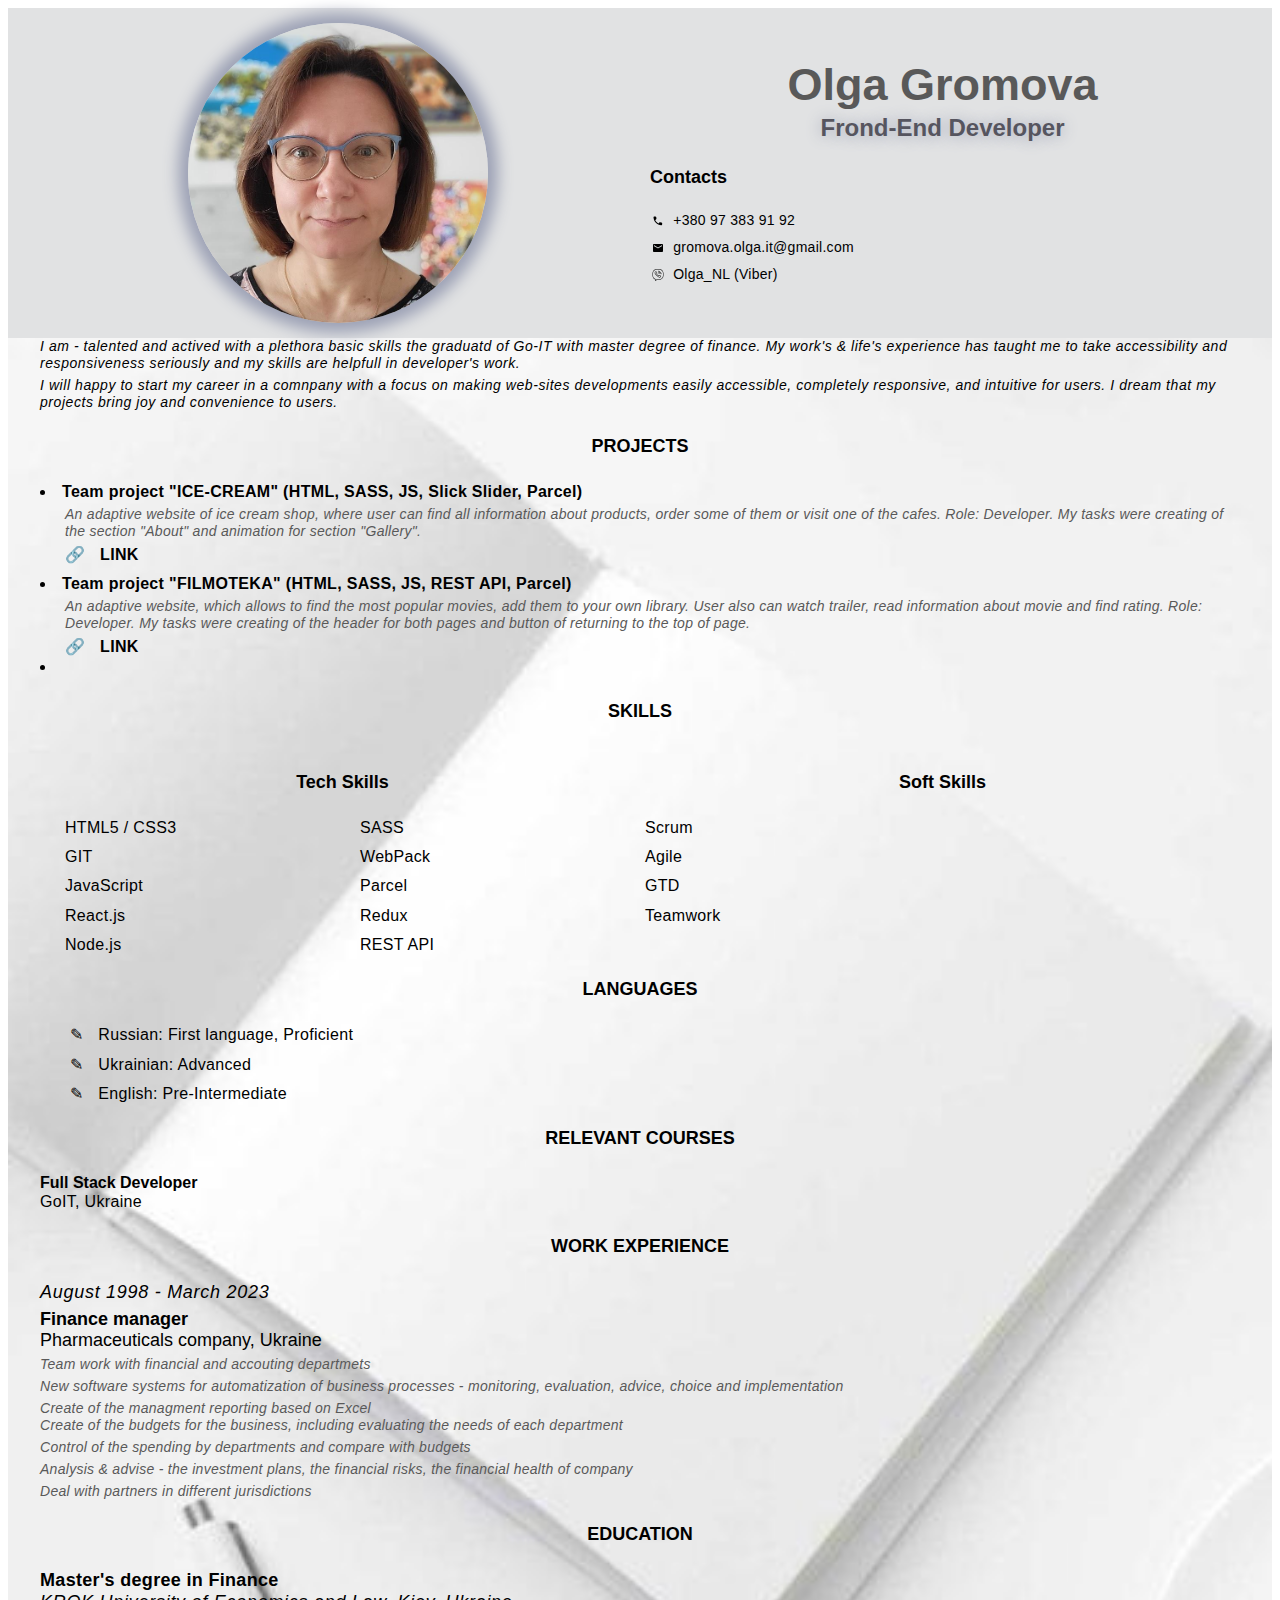
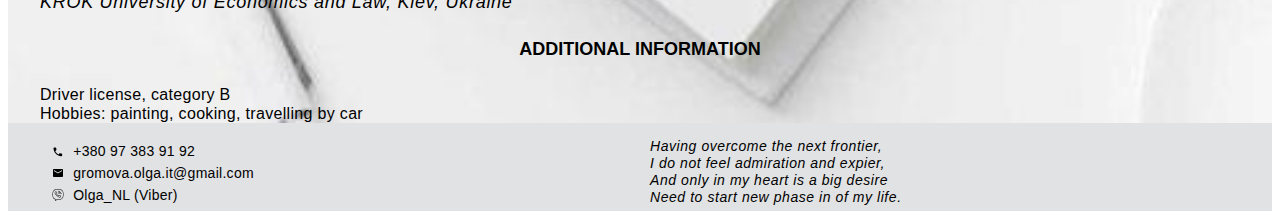
==== index.html @ c4b3f044 "Deleted_Picture" ====
<!DOCTYPE html>
<html lang="en">
  <head>
    <meta charset="UTF-8" />
    <meta http-equiv="X-UA-Compatible" content="IE=edge" />
    <meta name="viewport" content="width=device-width, initial-scale=1.0" />
    <link
      href="https://fonts.googleapis.com/css2?family=Montserrat:ital,wght@0,400;0,700;1,700&display=swap"
      rel="stylesheet"
    />
    <link
      rel="stylesheet"
      href="https://cdnjs.cloudflare.com/ajax/libs/modern-normalize/1.1.0/modern-normalize.min.css"
      integrity="sha512-wpPYUAdjBVSE4KJnH1VR1HeZfpl1ub8YT/NKx4PuQ5NmX2tKuGu6U/JRp5y+Y8XG2tV+wKQpNHVUX03MfMFn9Q=="
      crossorigin="anonymous"
      referrerpolicy="no-referrer"
    />
    <link rel="stylesheet" href="./css/styles.css" />
    <title>Resume</title>
  </head>
  <body>
    <header class="header">
      <div class="container header-data">
        <div class="my-data">
          <h1 class="my-name">Olga Gromova</h1>
          <h3 class="my-title">Frond-End Developer</h3>
          <h3 class="data title-contacts">Contacts</h3>
          <ul class="contacts-details">
            <li class="my-details">
              <a class="contact-link" href="tel:+380973839192">
                <svg class="contact-icon" width="16" height="12">
                  <use href="./img/icons.svg#icon-phone-black-18dp-1"></use>
                </svg>
                +380 97 383 91 92</a
              >
            </li>
            <li class="my-details">
              <a class="contact-link" href="mailto:gromova.olga.it@gmail.com">
                <svg class="contact-icon" width="16" height="12">
                  <use href="./img/icons.svg#icon-email-black-18dp-1"></use>
                </svg>
                gromova.olga.it@gmail.com
              </a>
            </li>
            <li class="my-details">
              <a class="contact-link" href="viber://chat?number=+380973839192">
                <svg class="contact-icon" width="16" height="12">
                  <use href="./img/icons.svg#icon-viber-svgrepo-com"></use>
                </svg>
                Olga_NL (Viber)
              </a>
            </li>
          </ul>
        </div>
        <div class="test">
        <div class="photo-thumb">
          <!-- <picture class="photo-thumb">
            <source
              srcset="
              /img/my_photo.jpg 1x, 
              /img/my_photo_2.jpg 2x
              "
              media="(min-width: 1200px)"
            />
            <source
              srcset="
              /img/my_photo_tab.jpg 1x, 
              /img/my_photo_tab_2x.jpg 2x
              "
              media="(min-width: 768px)"
            />
            <source
              srcset="
              /img/my_photo_mob.jpg 1x, 
              /img/my_photo_mob_2x.jpg 2x
              "
              media="(min-width: 320px)"
            /> -->
            <img 
            class="my_photo" 
            src="../img/my_photo.jpg"
            alt="My photo" 
            width="300"
            height="300"/>
          <!-- </picture> -->
        </div>
      </div>
      </div>
    </header>
    <main>
      <section class="about-me">
        <div class="container summary-block">
          <div class="summary">
            <p class="main-details summary-text">
              I am - talented and actived with a plethora basic skills the
              graduatd of Go-IT with master degree of finance. My work's &
              life's experience has taught me to take accessibility and
              responsiveness seriously and my skills are helpfull in developer's
              work.
            </p>
            <p class="main-details summary-text">
              I will happy to start my career in a comnpany with a focus on
              making web-sites developments easily accessible, completely
              responsive, and intuitive for users. I dream that my projects
              bring joy and convenience to users.
            </p>
          </div>
          <div class="projects">
            <h3 class="data title-data">Projects</h3>
            <ul class="descriptions list-projects">
              <li class="project-link-list">
                Team project "ICE-CREAM" (HTML, SASS, JS, Slick Slider, Parcel)
                <p class="project-description">An adaptive website of ice cream shop, where user can find
all information about products, order some of them or visit one of the cafes. Role: Developer. My tasks were creating of the section "About" and animation for section "Gallery".</p>                
                <a
                  class="project-link"
                  href="https://oleh-semenenko.github.io/ten-go/"
                >
                  LINK</a
                >
              </li>
              <li class="project-link-list">
                Team project "FILMOTEKA" (HTML, SASS, JS, REST API, Parcel)
                <p class="project-description">An adaptive website, which allows to find the most popular
movies, add them to your own library. User also can watch
trailer, read information about movie and find rating. Role:
Developer. My tasks were creating of the header for both pages and button of returning to the top of page.</p>   
                <a
                  class="project-link"
                  href="https://oleh-semenenko.github.io/filmoteka/"
                >
                  LINK</a
                >
               
              </li>
              <li></li>
            </ul>
          </div>
        </div>
        <div class="container">
          <h3 class="data title-data">Skills</h3>
          <div class="my-skills">
            <div class="details tech-skills">
              <h3 class="data title-details">Tech Skills</h3>
              <div class="tech-skills-box">
                <ul class="descriptions tech-list-one">
                <li class="skills-item">HTML5 / CSS3</li>
                <li class="skills-item">GIT</li>
                <li class="skills-item">JavaScript</li>
                <li class="skills-item">React.js</li>
                <li class="skills-item">Node.js</li>
              </ul>
              <ul class="descriptions tech-list-two">
                <li class="skills-item">SASS</li>
                <li class="skills-item">WebPack</li>
                <li class="skills-item">Parcel</li>
                <li class="skills-item">Redux</li>
                <li class="skills-item">REST API</li>
              </ul>
              </div>
              
            </div>
            <div class="details soft-skills">
              <h3 class="data title-details">Soft Skills</h3>
              <ul class="descriptions">
                <li class="skills-item">Scrum</li>
                <li class="skills-item">Agile</li>
                <li class="skills-item">GTD</li>
                <li class="skills-item">Teamwork</li>
              </ul>
            </div>
          </div>
        </div>
        <div class="container">
          <h3 class="data title-data">Languages</h3>
          <ul class="descriptions lang-list">
            <li class="lang-item">Russian: First language, Proficient</li>
            <li class="lang-item">Ukrainian: Advanced</li>
            <li class="lang-item">English: Pre-Intermediate</li>
          </ul>
        </div>
        <div class="container">
          <h3 class="data title-data">Relevant Courses</h3>
          <h4 class="">Full Stack Developer</h4>
          <ul class="descriptions">            
            <li class="courses-item">GoIT, Ukraine</li>
          </ul>          
        </div>
        <div class="container">
          <h3 class="data title-data">Work Experience</h3>
          <p class="main-details">August 1998 - March 2023</p>
          <h4 class="data-name">Finance manager</h4>
          <p class="data-name">Pharmaceuticals company, Ukraine</p>
          <ul class="descriptions work-list">
            <li class="work-item">Team work with financial and accouting departmets</li>
            <li class="work-item">
              New software systems for automatization of business processes -
              monitoring, evaluation, advice, choice and implementation
            </li>
            <li class="work-item">Create of the managment reporting based on Excel</li>
            <li>
              Create of the budgets for the business, including evaluating the
              needs of each department
            </li>
            <li class="work-item">
              Control of the spending by departments and compare with budgets
            </li>
            <li class="work-item">
              Analysis & advise - the investment plans, the financial risks, the
              financial health of company
            </li>
            <li class="work-item">Deal with partners in different jurisdictions</li>
          </ul>
        </div>
        <!-- EDUCATION -->
        <div class="container">
          <h3 class="data title-data">Education</h3>
          <ul class="descriptions">
            <li>
              <h3 class="data-name">Master's degree in Finance</h3>
              <p class="main-details">KROK University of Economics and Law, Kiev, Ukraine</p>
            </li>
          </ul>
        </div>
        <div class="container">
          <h3 class="data title-data">Additional information</h3>
          <ul class="descriptions add-list">
            <li>Driver license, category B</li>
            <li>Hobbies: painting, cooking, travelling by car</li>
          </ul>
        </div>
      </div>
      </section>
    </main>
    <footer class="footer">
      <div class="container">
        <div class="footer-block">
          <div class="footer-contacts">              
          <ul class="footer-details">
            <li class="footer-list">
              <a class="contact-link" href="tel:+380973839192">
                <svg class="contact-icon" width="16" height="12">
                  <use href="./img/icons.svg#icon-phone-black-18dp-1"></use>
                </svg>
                +380 97 383 91 92</a
              >
            </li>
            <li class="footer-list">
              <a class="contact-link" href="mailto:gromova.o.77@gmail.com">
                <svg class="contact-icon" width="16" height="12">
                  <use href="./img/icons.svg#icon-email-black-18dp-1"></use>
                </svg>
                gromova.olga.it@gmail.com
              </a>
            </li>
            <li class="footer-list">
              <a class="contact-link" href="viber://chat?number=+380973839192">
                <svg class="contact-icon" width="16" height="12">
                  <use href="./img/icons.svg#icon-viber-svgrepo-com"></use>
                </svg>
                Olga_NL (Viber)
              </a>
            </li>
          </ul>
        </div>
        <div class="my-vision">
            <p class="main-details summary-text">
              Having overcome the next frontier,<br />I do not feel admiration
              and expier,<br />And only in my heart is a big desire<br />Need to
              start new phase in of my life.
            </p>
          </div>
        </div>
                  
        </div>
      </div>
    </footer>
  </body>
</html>
---- css/styles.css ----
:root {
    --bckg-color: #e1e2e3;
    /* --border-test: orangered; */
    --bckg-main-data: #d6e0ed;
    --txt-color-first: #595959;
    --txt-color-second: black;
    --txt-color-third: #56555f;
    --bckg-color-accent: #56555f;
    --bckg-color-side: #dbe0ec;
    --accent-color: #9ca1b5;
    --accent-text: #5c5e5f;
    --accent-bckg: #7c98b0;
}

/* Общие стили для всех страниц */

body {
    font-family: 'Monserat', sans-serif;
}

p,
h1,
h2,
h3,
h4,
h5,
h6 {
    margin: 0;
}

ul,
ol {
    margin: 0;
    padding-left: 0;
    list-style: none;
}

a {
    text-decoration: none;
    font-style: normal;
    color: inherit;
}

.container {
    width: 100%;
    padding-left: 15px;
    padding-right: 15px;
    margin: 0 auto;
    border: 0.1px solid var(--border-test);
}

@media screen and (min-width: 480px) {
    .container {
        width: 480px;
    }
}

@media screen and (min-width: 768px) {
    .container {
        width: 768px;
    }
}

@media screen and (min-width: 1200px) {
    .container {
        width: 1200px;
    }
}


.header,
.footer {
    background-color: var(--bckg-color);
}

.about-me {

    background-image: url(../img/bckg6.jpg);
    background-color: rgba(188, 221, 243, 0.999);
    background-repeat: no-repeat;
    background-size: cover;
    object-fit: cover;
}

.header-data {
    display: flex;
}



@media screen and (min-width: 1200px) {
    .header-data {
        flex-direction: row-reverse;
    }
}



.photo-thumb {
    height: 100px;
    min-width: 100px;
    width: 100px;
    border-radius: 50%;
}

@media screen and (min-width: 768px) {
    .photo-thumb {
        height: 200px;
        min-width: 200px;
        width: 200px;
        border-radius: 50%;
        margin: auto;

    }
}

@media screen and (min-width: 1200px) {
    .photo-thumb {
        height: 300px;
        min-width: 300px;
        width: 300px;
        border-radius: 50%;
        margin: auto;

    }
}

.photo-thumb>img {
    height: 100%;
    width: 100%;
    border-radius: 50%;
    object-fit: cover;
    box-shadow: 0px 0px 15px 10px var(--accent-color);
}

.test {
    width: calc((100% - 30px)/2);
    margin-right: 15px;
    margin-left: 15%;
    margin-top: 15px;
    margin-bottom: 15px;
}

@media screen and (min-width: 768px) {
    .test {
        margin-left: auto;
    }
}

.my-data {
    width: calc((100% - 30px)/2);
    margin-right: 15px;
}

@media screen and (min-width: 768px) {
    .my-data {
        margin-top: 15px;
    }
}

@media screen and (min-width: 1200px) {
    .my-data {
        margin: auto;
    }
}

.my-name {
    font-weight: 700;
    font-size: 25px;
    font-style: normal;
    line-height: 1.0;
    color: var(--txt-color-first);
}

@media screen and (min-width: 768px) {
    .my-name {
        font-size: 30px;
        line-height: 1.15;
    }
}

@media screen and (min-width: 1200px) {
    .my-name {
        font-size: 45px;
        line-height: 1.22;
    }
}

@media screen and (min-width: 1200px) {

    .my-name,
    .my-title {
        text-align: center;
    }
}

.my-title {
    font-size: 18px;
    color: var(--txt-color-third);
    text-shadow: 0px 1px 15px var(--accent-color);
    margin-bottom: 5px;
    line-height: 1.21;
}

@media screen and (min-width: 768px) {
    .my-title {
        font-size: 24px;
    }
}

.data {
    font-size: 12px;
    text-align: center;
    margin-top: 5px;
    margin-bottom: 5px;
    line-height: 1.71;

}

@media screen and (min-width: 768px) {
    .data {
        font-size: 16px;
        margin-top: 10px;
        margin-bottom: 10px;
    }
}

@media screen and (min-width: 1200px) {
    .data {
        font-size: 18px;
        margin-top: 20px;
        margin-bottom: 20px;
    }

}



.title-data {
    text-transform: uppercase;
}

.title-contacts {
    text-align: end;
}

@media screen and (min-width: 1200px) {
    .title-contacts {
        text-align: start;
    }
}


.data-name {
    font-size: 12px;
    text-align: start;
}

@media screen and (min-width: 768px) {
    .data-name {
        font-size: 16px;
    }
}

@media screen and (min-width: 1200px) {
    .data-name {
        font-size: 18px;
    }
}

.contacts-details {
    font-size: 8px;
    text-align: end;
    margin-bottom: 5px;
}

@media screen and (min-width: 768px) {
    .contacts-details {
        font-size: 12px;
    }
}

@media screen and (min-width: 1200px) {
    .contacts-details {
        font-size: 14px;
    }
}


@media screen and (min-width: 1200px) {
    .my-details {
        margin-top: 10px;
        font-size: 14px;
        text-align: start;
    }
}


.contact-link {
    line-height: 1.14;
    letter-spacing: 0.02em;
    color: var(--txt-color-second);
    fill: var(--txt-color-second);
    align-items: center;
    transition-property: color, fill, background-color;
    transition-duration: 250ms;
    transition-timing-function: cubic-bezier(0.4, 0, 0.2, 1);
}

.contact-icon {
    align-items: center;
    vertical-align: middle;
    margin-right: 3px;
    margin-top: -2px;
    fill: inherit;
}

.main-details {
    margin-bottom: 5px;

    font-weight: 400;
    line-height: 1.21;
    color: var(--txt-color-first);
    letter-spacing: 0.02em;
    font-style: italic;
    font-size: 12px;

}

@media screen and (min-width: 768px) {
    .main-details {
        font-size: 16px;
        color: var(--txt-color-second);
    }
}

@media screen and (min-width: 1200px) {
    .main-details {
        font-size: 18px;
        letter-spacing: 0.04em;
    }
}

.summary-text {
    text-shadow: 0px 1px 15px var(--accent-bckg);
    font-size: 10px;
}

@media screen and (min-width: 768px) {
    .summary-text {
        text-align: center;
        font-size: 12px;
    }
}

@media screen and (min-width: 1200px) {
    .summary-text {
        text-align: start;
        font-size: 14px;
        text-shadow: none;
    }
}

.projects-name {
    text-align: start;
}

.list-projects {
    margin-bottom: 5px;
    list-style: disc;
    list-style: inside;
    font-weight: 400;
    font-size: 12px;
}

@media screen and (min-width: 768px) {
    .list-projects {
        font-size: 16px;
        line-height: 1.21;
    }
}

@media screen and (min-width: 1200px) {
    .list-projects {
        line-height: 1.71;
        font-size: 18px;


    }
}

.project-link-list:not(:first-child) {
    margin-top: 5px;
}

@media screen and (min-width: 1200px) {
    .project-link-list {
        font-weight: bold;


    }
}

@media screen and (min-width: 1200px) {
    .project-link-list:not(:first-child) {

        margin-top: 10px;

    }
}

@media screen and (min-width: 1200px) {
    .project-description {
        margin-left: 25px;
        margin-top: 5px;
        margin-bottom: 5px;

        font-size: 14px;
        font-weight: 400;
        line-height: 1.21;
        color: var(--txt-color-first);
        letter-spacing: 0.02em;
        font-style: italic;
        font-weight: normal;


    }
}


.project-link {
    transition-property: background-color;
    transition-duration: 250ms;
    transition-timing-function: cubic-bezier(0.4, 0, 0.2, 1);
}

@media screen and (min-width: 1200px) {
    .project-link {
        margin-left: 25px;
        margin-top: 10px;


    }
}


.contact-link:focus,
.contact-link:hover {
    color: var(--accent-color);
    fill: var(--accent-color);
    background-color: var(--bckg-color-accent);
    cursor: pointer;
    outline: none;
}

.project-link:hover,
.project-link:focus {
    text-shadow: 0px 1px 15px var(--accent-color);
    background-color: var(--accent-color);
    cursor: pointer;
    outline: none;
}


.project-link::before {

    content: "\1F517";
    margin-right: 10px;

}


.my-skills {
    display: flex;
    justify-content: space-evenly;
}

@media screen and (min-width: 1200px) {
    .skills-item:not(:first-child) {
        margin-top: 10px;

    }
}

.tech-skills-box {
    display: flex;
    margin-left: 5px;
}

.tech-list-two,
.tech-list-one {
    width: calc((100% - 30px)/2);
    margin-left: 15px;
}

/* @media screen and (min-width: 1200px) {
    .tech-skills-box {
        display: block;
        margin-left: 5px;
    }
} */

/* @media screen and (min-width: 1200px) {

    .tech-list-two,
    .tech-list-one {
        width: calc((100%-5px)/2);
        margin-left: 5px;

    }
} */


.tech-skills,
.soft-skills {
    width: calc((100% - 10px)/2);
    margin-left: 5px;
}

.descriptions {
    font-size: 12px;


}

@media screen and (min-width: 768px) {
    .descriptions {
        font-size: 16px;


        font-weight: 400;
        line-height: 1.21;

        letter-spacing: 0.02em;

    }
}

@media screen and (min-width: 768px) {
    .lang-list {
        display: flex;
        justify-content: center;
    }
}

@media screen and (min-width: 1200px) {
    .lang-list {
        display: block;

    }
}

@media screen and (min-width: 768px) {
    .lang-item {
        margin-left: 30px;

    }
}

@media screen and (min-width: 1200px) {
    .lang-item:not(:first-child) {
        margin-top: 10px;

    }
}


@media screen and (min-width: 768px) {
    .lang-item::before {

        content: "\270E";


    }
}

@media screen and (min-width: 1200px) {
    .lang-item::before {

        margin-right: 15px;
    }
}



.work-list {
    font-weight: 400;
    line-height: 1.21;
    color: var(--txt-color-first);
    letter-spacing: 0.02em;
    font-style: italic;
    font-size: 10px;
    margin-top: 5px;
}

@media screen and (min-width: 768px) {
    .work-list {
        font-size: 14px;
    }
}

@media screen and (min-width: 1200px) {
    .work-item:not(:first-child) {

        margin-top: 5px;
    }
}




.footer-block {
    display: flex;
}



.footer-details {
    font-size: 8px;
    text-align: start;
    font-style: italic;
}

@media screen and (min-width: 768px) {
    .footer-details {
        font-size: 10px;
    }
}

@media screen and (min-width: 1200px) {
    .footer-details {
        font-size: 14px;
    }
}

.footer-list {
    margin-top: 5px;

}

.footer-contacts,
.my-vision {

    width: calc((100% - 20px)/2);
    margin-left: 10px;
    margin-top: 10px;

    font-style: italic;
    font-size: 8px;
    font-weight: 400;

    color: var(--accent-text);
    letter-spacing: 0.04em;
}

@media screen and (min-width: 1200px) {

    .footer-contacts,
    .my-vision {
        font-size: 14px;
        margin-top: 15px;
    }
}
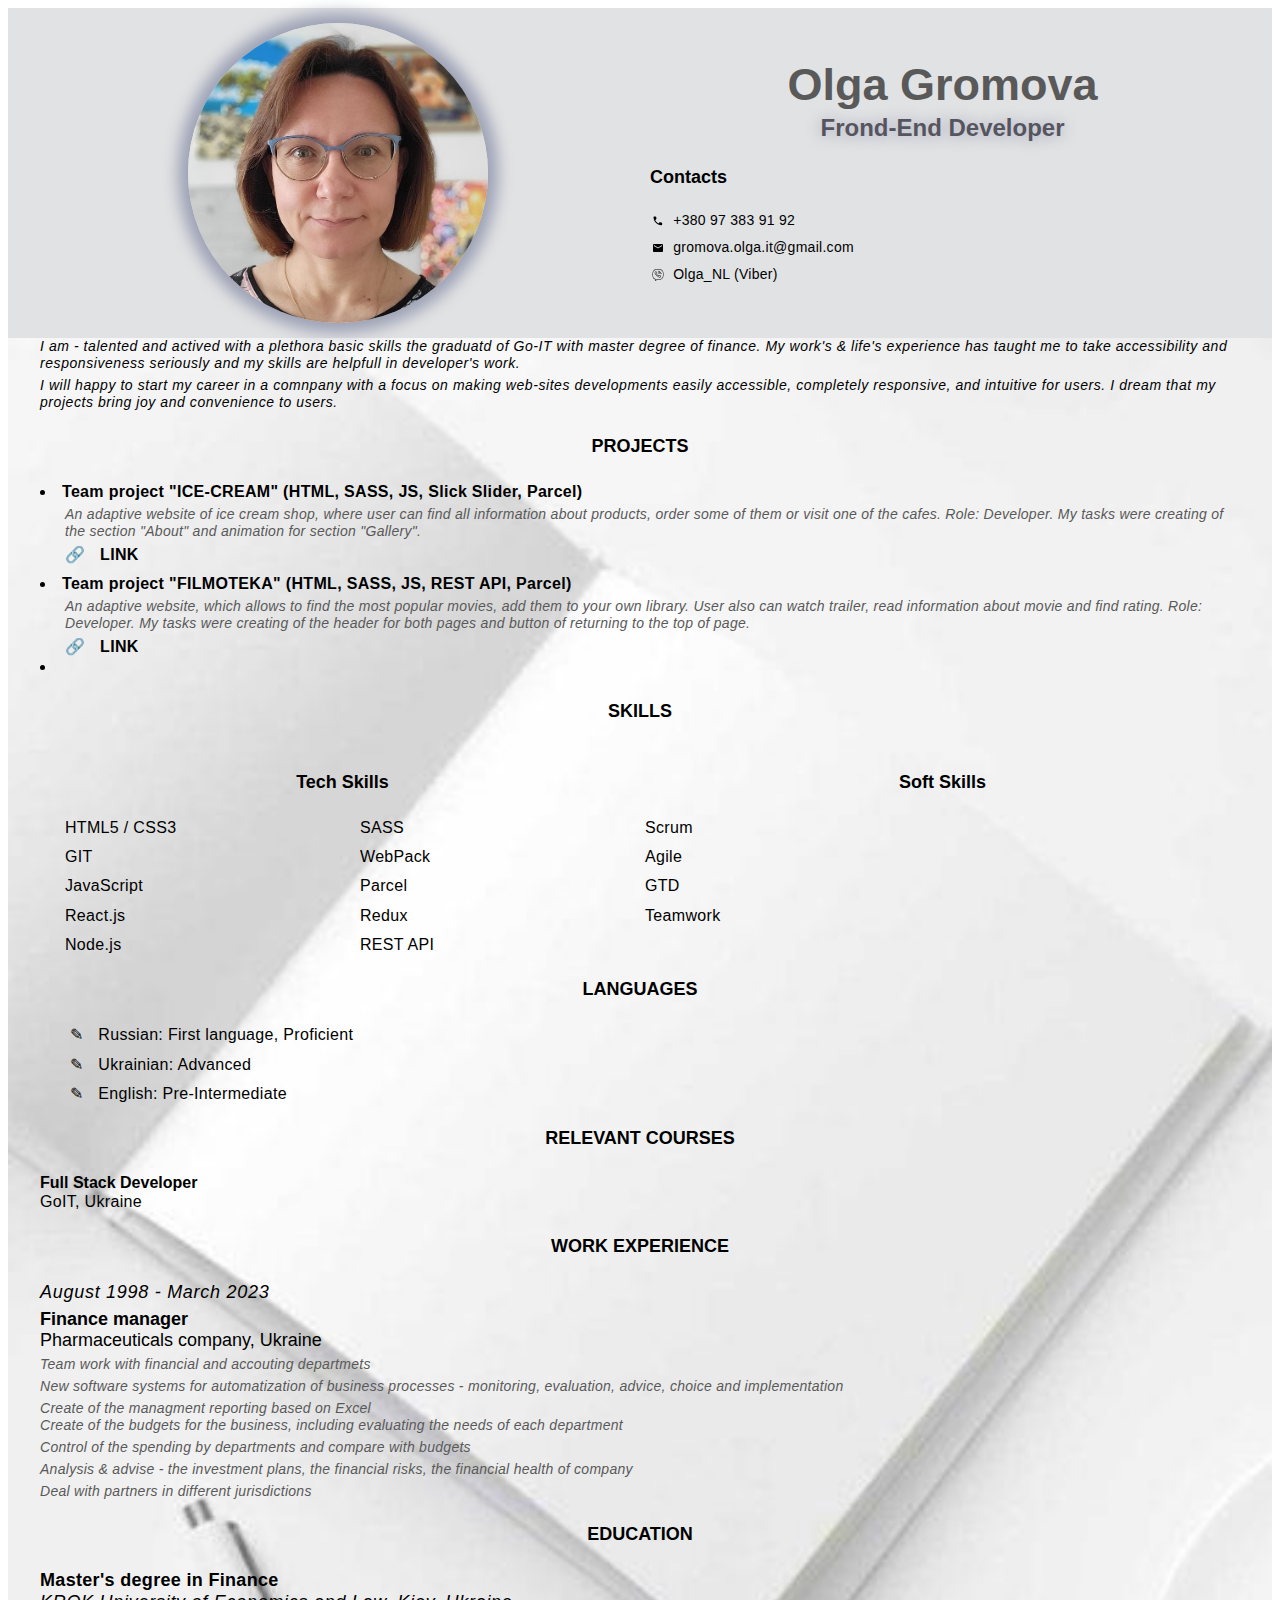
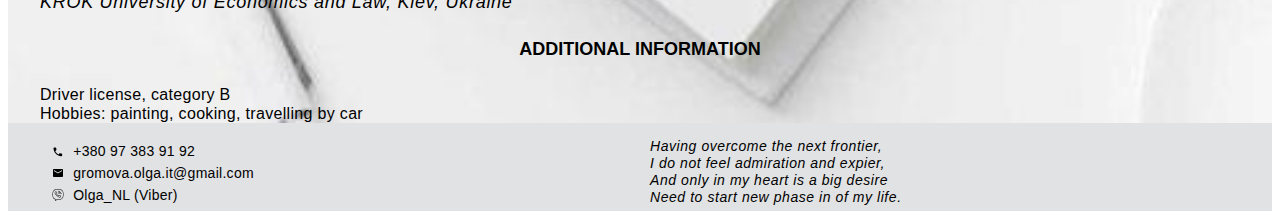
==== commit 9cf29cab: "Updated link" ====
--- a/index.html
+++ b/index.html
@@ -78,7 +78,7 @@
             /> -->
             <img 
             class="my_photo" 
-            src="../img/my_photo.jpg"
+            src="./img/my_photo.jpg"
             alt="My photo" 
             width="300"
             height="300"/>
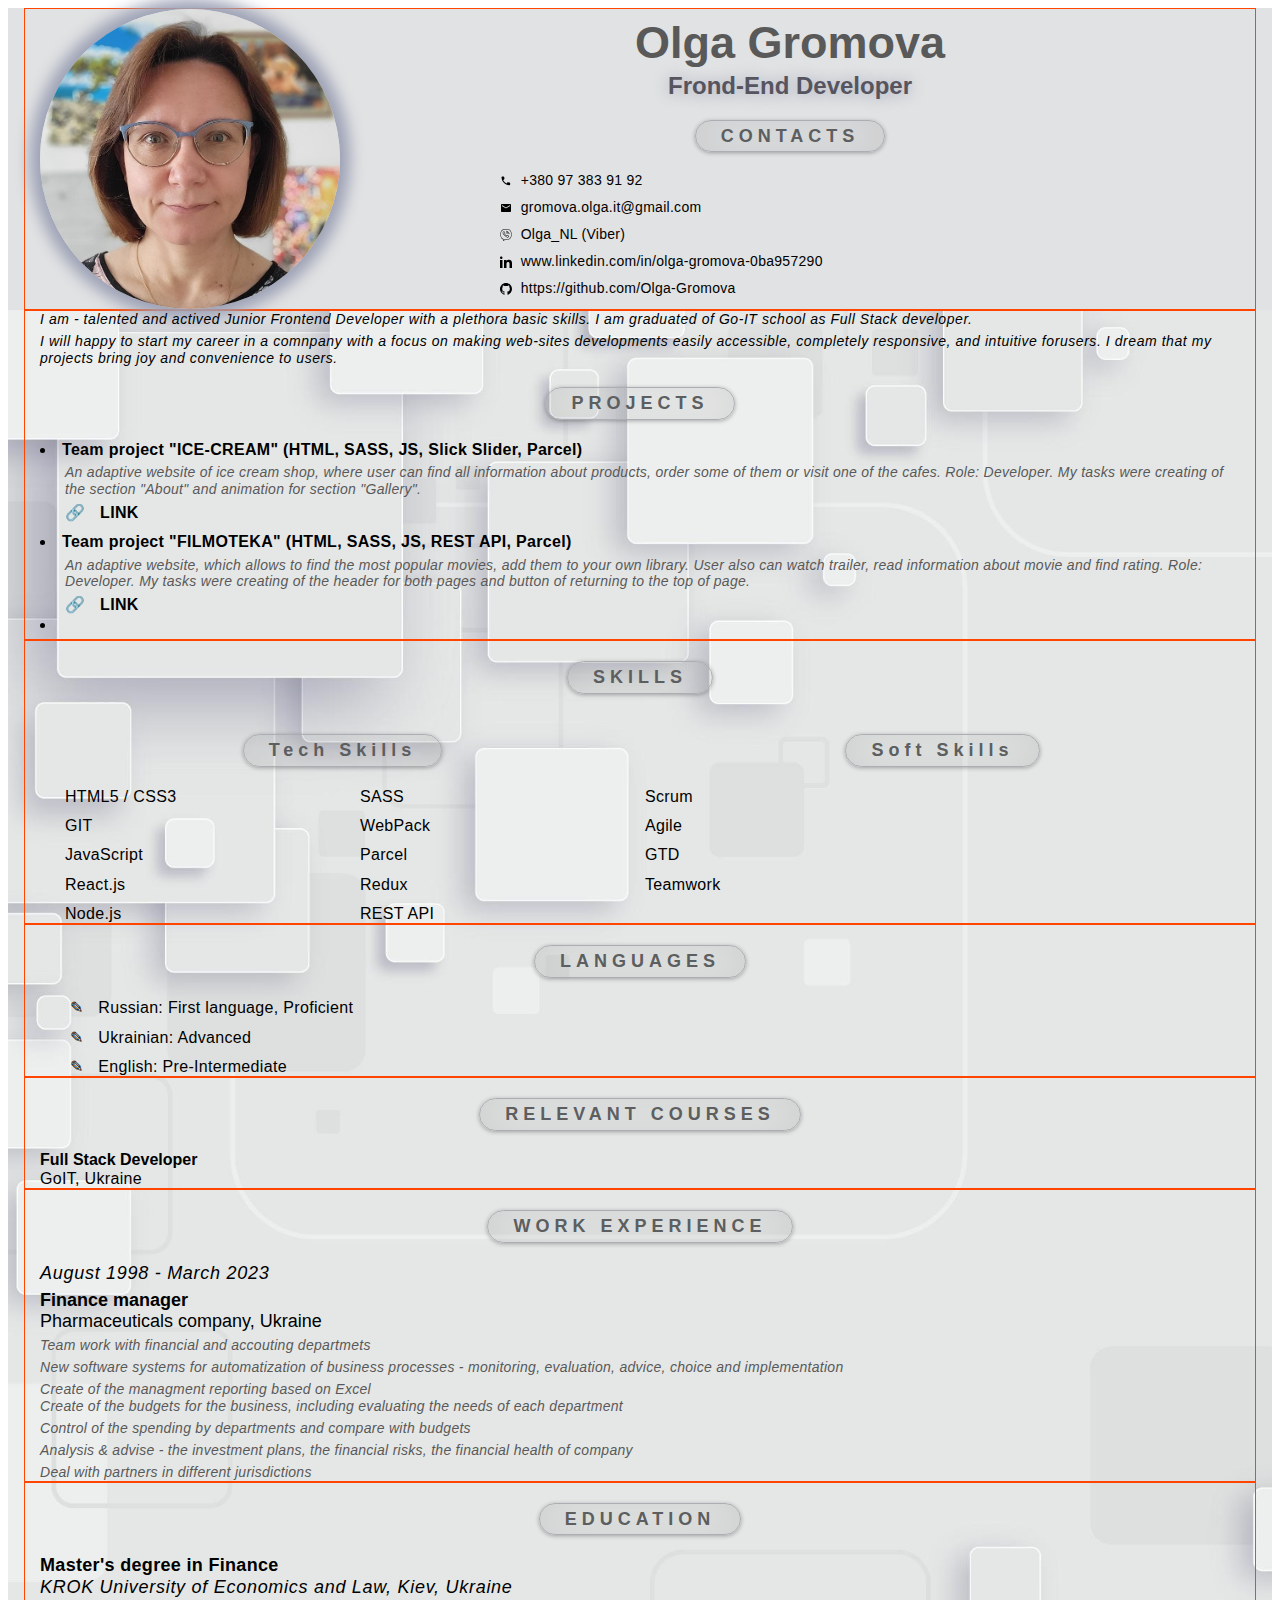
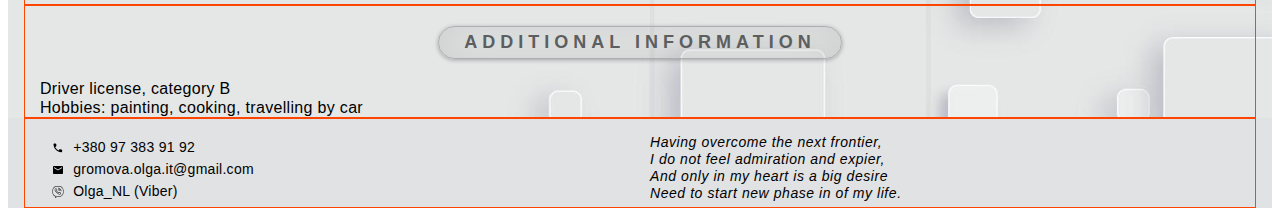
==== commit 2d70b476: "Updated_130923" ====
--- a/index.html
+++ b/index.html
@@ -2,6 +2,7 @@
 <html lang="en">
   <head>
     <meta charset="UTF-8" />
+    <link rel="shortcut icon" type="image/png" href="./img/favicon-32x32.png"/>
     <meta http-equiv="X-UA-Compatible" content="IE=edge" />
     <meta name="viewport" content="width=device-width, initial-scale=1.0" />
     <link
@@ -16,15 +17,19 @@
       referrerpolicy="no-referrer"
     />
     <link rel="stylesheet" href="./css/styles.css" />
+    
     <title>Resume</title>
   </head>
   <body>
+
+    <!-- HEADER: NAME, CONTACTS, PHOTO -->
+    
     <header class="header">
       <div class="container header-data">
         <div class="my-data">
           <h1 class="my-name">Olga Gromova</h1>
           <h3 class="my-title">Frond-End Developer</h3>
-          <h3 class="data title-contacts">Contacts</h3>
+          <h3 class="data title-data">Contacts</h3>
           <ul class="contacts-details">
             <li class="my-details">
               <a class="contact-link" href="tel:+380973839192">
@@ -50,39 +55,54 @@
                 Olga_NL (Viber)
               </a>
             </li>
-          </ul>
-        </div>
-        <div class="test">
+            <li class="my-details">
+              <a class="contact-link" href="http://www.linkedin.com/in/olga-gromova-0ba957290">
+                <svg class="contact-icon" width="16" height="12">
+                  <use href="./img/icons.svg#icon-iconmonstr-linkedin-1"></use>
+                </svg>
+                www.linkedin.com/in/olga-gromova-0ba957290
+              </a>
+            </li>
+              <li class="my-details">
+              <a class="contact-link" href="https://github.com/Olga-Gromova">
+                <svg class="contact-icon" width="16" height="12">
+                  <use href="./img/icons.svg#icon-iconmonstr-github-1"></use>
+                </svg>
+                https://github.com/Olga-Gromova
+              </a>
+          </ul>
+        </div>
+        <div class="photo-block">
         <div class="photo-thumb">
-          <!-- <picture class="photo-thumb">
+          <picture class="photo-thumb">
             <source
               srcset="
-              /img/my_photo.jpg 1x, 
-              /img/my_photo_2.jpg 2x
+              ./img/my_photo.jpg 1x, 
+              ./img/my_photo_2.jpg 2x
               "
               media="(min-width: 1200px)"
             />
             <source
               srcset="
-              /img/my_photo_tab.jpg 1x, 
-              /img/my_photo_tab_2x.jpg 2x
+              ./img/my_photo_tab.jpg 1x, 
+              ./img/my_photo_tab_2.jpg 2x
               "
               media="(min-width: 768px)"
             />
             <source
               srcset="
-              /img/my_photo_mob.jpg 1x, 
-              /img/my_photo_mob_2x.jpg 2x
+              ./img/my_photo_mob.jpg 1x, 
+              ./img/my_photo_mob_2.jpg 2x
               "
               media="(min-width: 320px)"
-            /> -->
+            />
             <img 
             class="my_photo" 
             src="./img/my_photo.jpg"
             alt="My photo" 
             width="300"
             height="300"/>
-          <!-- </picture> -->
+          </picture>
         </div>
       </div>
       </div>
@@ -92,17 +112,10 @@
         <div class="container summary-block">
           <div class="summary">
             <p class="main-details summary-text">
-              I am - talented and actived with a plethora basic skills the
-              graduatd of Go-IT with master degree of finance. My work's &
-              life's experience has taught me to take accessibility and
-              responsiveness seriously and my skills are helpfull in developer's
-              work.
+              I am - talented and actived Junior Frontend Developer with a plethora basic skills. I am graduated of Go-IT school as Full Stack developer.
             </p>
             <p class="main-details summary-text">
-              I will happy to start my career in a comnpany with a focus on
-              making web-sites developments easily accessible, completely
-              responsive, and intuitive for users. I dream that my projects
-              bring joy and convenience to users.
+              I will happy to start my career in a comnpany with a focus on making web-sites developments easily accessible, completely responsive, and intuitive forusers. I dream that my projects bring joy and convenience to users.
             </p>
           </div>
           <div class="projects">
--- a/css/styles.css
+++ b/css/styles.css
@@ -1,6 +1,7 @@
 :root {
     --bckg-color: #e1e2e3;
-    /* --border-test: orangered; */
+    --border-test: orangered;
+    --border-data: #aaadb1fc;
     --bckg-main-data: #d6e0ed;
     --txt-color-first: #595959;
     --txt-color-second: black;
@@ -10,6 +11,7 @@
     --accent-color: #9ca1b5;
     --accent-text: #5c5e5f;
     --accent-bckg: #7c98b0;
+
 }
 
 /* Общие стили для всех страниц */
@@ -75,8 +77,8 @@
 
 .about-me {
 
-    background-image: url(../img/bckg6.jpg);
-    background-color: rgba(188, 221, 243, 0.999);
+    background-image: url(../img/5026563.jpg);
+    background-color: var(--accent-bckg);
     background-repeat: no-repeat;
     background-size: cover;
     object-fit: cover;
@@ -213,7 +215,21 @@
     text-align: center;
     margin-top: 5px;
     margin-bottom: 5px;
+    margin-left: auto;
+    margin-right: auto;
     line-height: 1.71;
+    border-radius: 25px;
+    border: 1px solid var(--border-data);
+    color: var(--accent-text);
+    letter-spacing: 5px;
+
+    width: fit-content;
+    padding-left: 25px;
+    padding-right: 25px;
+    box-shadow: 0 1px 4px rgba(0, 0, 0, .3),
+        -23px 0 20px -23px rgba(0, 0, 0, .6),
+        23px 0 20px -23px rgba(0, 0, 0, .6),
+        inset 0 0 40px rgba(0, 0, 0, .1);
 
 }
 
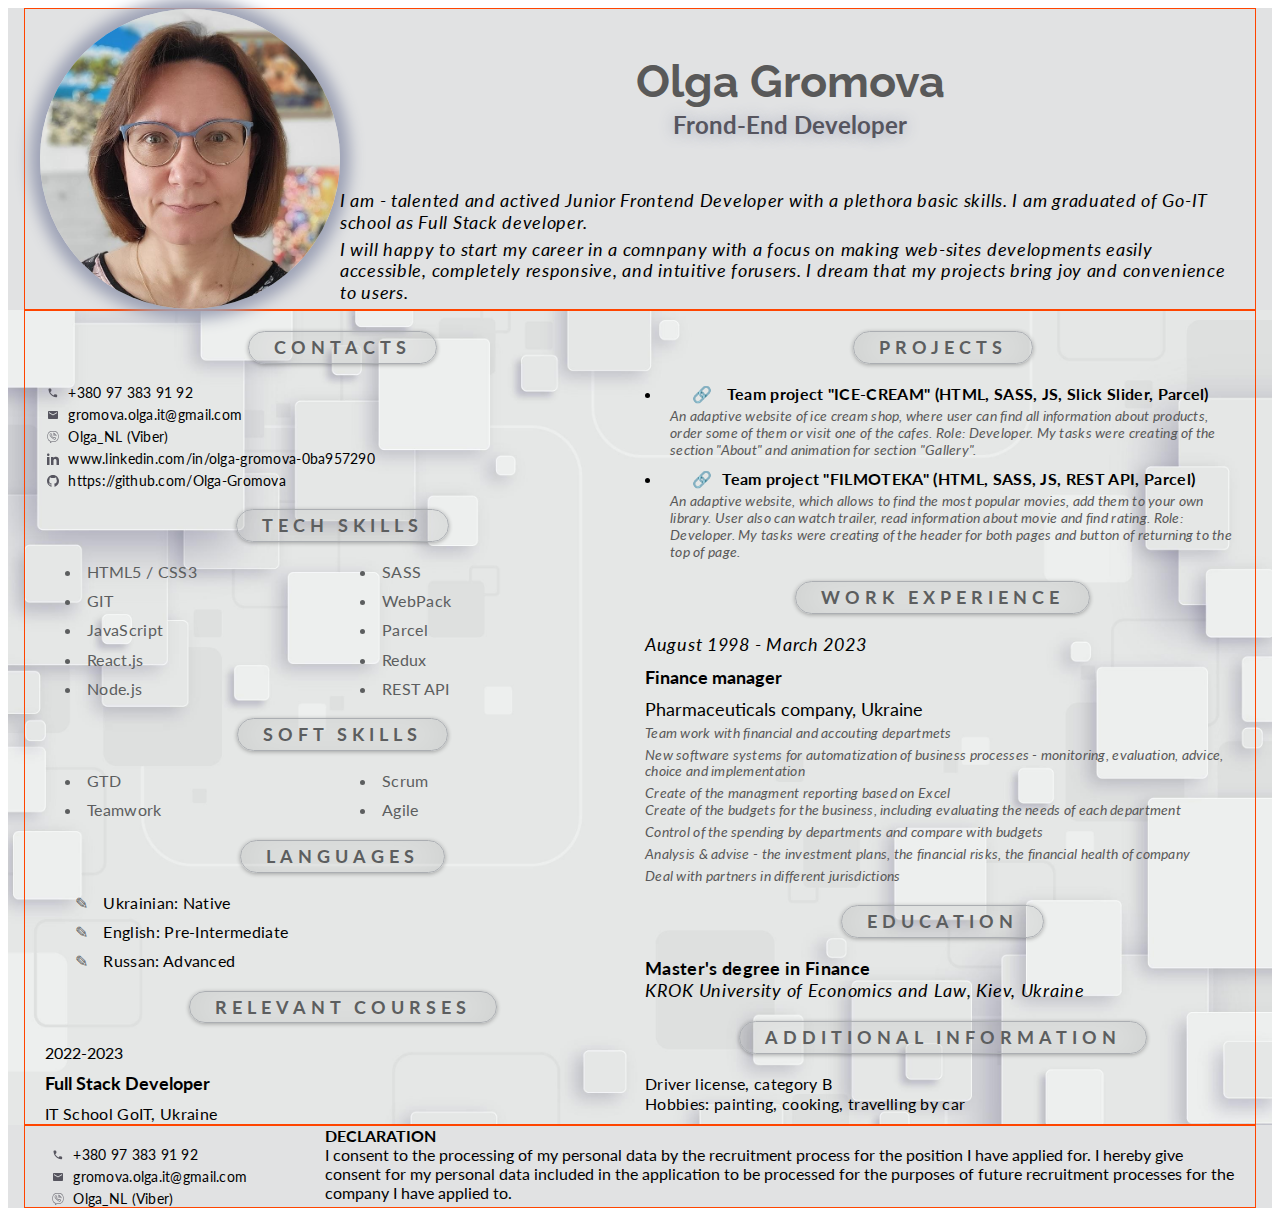
==== commit 2a36ca87: "Updating_130923_new" ====
--- a/index.html
+++ b/index.html
@@ -2,11 +2,13 @@
 <html lang="en">
   <head>
     <meta charset="UTF-8" />
-    <link rel="shortcut icon" type="image/png" href="./img/favicon-32x32.png"/>
+    <link rel="shortcut icon" type="image/png" href="./img/favicon-32x32.png" />
     <meta http-equiv="X-UA-Compatible" content="IE=edge" />
     <meta name="viewport" content="width=device-width, initial-scale=1.0" />
+    <link rel="preconnect" href="https://fonts.googleapis.com" />
+    <link rel="preconnect" href="https://fonts.gstatic.com" crossorigin />
     <link
-      href="https://fonts.googleapis.com/css2?family=Montserrat:ital,wght@0,400;0,700;1,700&display=swap"
+      href="https://fonts.googleapis.com/css2?family=Lato:ital,wght@0,300;0,400;1,300&family=Raleway:wght@200;800&family=Montserrat:ital,wght@0,400;0,700;1,700&display=swap"
       rel="stylesheet"
     />
     <link
@@ -17,276 +19,335 @@
       referrerpolicy="no-referrer"
     />
     <link rel="stylesheet" href="./css/styles.css" />
-    
-    <title>Resume</title>
+    <title>CV Olga Gromova</title>
   </head>
   <body>
-
-    <!-- HEADER: NAME, CONTACTS, PHOTO -->
-    
+    <!-- HEADER: NAME, PHOTO, SUMMARY -->
     <header class="header">
       <div class="container header-data">
-        <div class="my-data">
-          <h1 class="my-name">Olga Gromova</h1>
-          <h3 class="my-title">Frond-End Developer</h3>
-          <h3 class="data title-data">Contacts</h3>
-          <ul class="contacts-details">
-            <li class="my-details">
-              <a class="contact-link" href="tel:+380973839192">
-                <svg class="contact-icon" width="16" height="12">
-                  <use href="./img/icons.svg#icon-phone-black-18dp-1"></use>
-                </svg>
-                +380 97 383 91 92</a
-              >
-            </li>
-            <li class="my-details">
-              <a class="contact-link" href="mailto:gromova.olga.it@gmail.com">
-                <svg class="contact-icon" width="16" height="12">
-                  <use href="./img/icons.svg#icon-email-black-18dp-1"></use>
-                </svg>
-                gromova.olga.it@gmail.com
-              </a>
-            </li>
-            <li class="my-details">
-              <a class="contact-link" href="viber://chat?number=+380973839192">
-                <svg class="contact-icon" width="16" height="12">
-                  <use href="./img/icons.svg#icon-viber-svgrepo-com"></use>
-                </svg>
-                Olga_NL (Viber)
-              </a>
-            </li>
-            <li class="my-details">
-              <a class="contact-link" href="http://www.linkedin.com/in/olga-gromova-0ba957290">
-                <svg class="contact-icon" width="16" height="12">
-                  <use href="./img/icons.svg#icon-iconmonstr-linkedin-1"></use>
-                </svg>
-                www.linkedin.com/in/olga-gromova-0ba957290
-              </a>
-            </li>
-              <li class="my-details">
-              <a class="contact-link" href="https://github.com/Olga-Gromova">
-                <svg class="contact-icon" width="16" height="12">
-                  <use href="./img/icons.svg#icon-iconmonstr-github-1"></use>
-                </svg>
-                https://github.com/Olga-Gromova
-              </a>
-          </ul>
+        <div class="summary-block">
+          <div class="summary">
+            <p class="main-details summary-text">
+              I am - talented and actived Junior Frontend Developer with a
+              plethora basic skills. I am graduated of Go-IT school as Full
+              Stack developer.
+            </p>
+            <p class="main-details summary-text">
+              I will happy to start my career in a comnpany with a focus on
+              making web-sites developments easily accessible, completely
+              responsive, and intuitive forusers. I dream that my projects bring
+              joy and convenience to users.
+            </p>
+          </div>
+          <div class="my-data">
+            <h1 class="my-name">Olga Gromova</h1>
+            <h3 class="my-title">Frond-End Developer</h3>
+          </div>
         </div>
         <div class="photo-block">
-        <div class="photo-thumb">
-          <picture class="photo-thumb">
-            <source
-              srcset="
-              ./img/my_photo.jpg 1x, 
-              ./img/my_photo_2.jpg 2x
-              "
-              media="(min-width: 1200px)"
-            />
-            <source
-              srcset="
-              ./img/my_photo_tab.jpg 1x, 
-              ./img/my_photo_tab_2.jpg 2x
-              "
-              media="(min-width: 768px)"
-            />
-            <source
-              srcset="
-              ./img/my_photo_mob.jpg 1x, 
-              ./img/my_photo_mob_2.jpg 2x
-              "
-              media="(min-width: 320px)"
-            />
-            <img 
-            class="my_photo" 
-            src="./img/my_photo.jpg"
-            alt="My photo" 
-            width="300"
-            height="300"/>
-          </picture>
+          <div class="photo-thumb">
+            <picture class="photo-thumb">
+              <source
+                srcset="./img/my_photo.jpg 1x, ./img/my_photo_2.jpg 2x"
+                media="(min-width: 1200px)"
+              />
+              <source
+                srcset="./img/my_photo_tab.jpg 1x, ./img/my_photo_tab_2.jpg 2x"
+                media="(min-width: 768px)"
+              />
+              <source
+                srcset="./img/my_photo_mob.jpg 1x, ./img/my_photo_mob_2.jpg 2x"
+                media="(min-width: 320px)"
+              />
+              <img
+                class="my_photo"
+                src="./img/my_photo.jpg"
+                alt="My photo"
+                width="300"
+                height="300"
+              />
+            </picture>
+          </div>
         </div>
-      </div>
       </div>
     </header>
     <main>
-      <section class="about-me">
-        <div class="container summary-block">
-          <div class="summary">
-            <p class="main-details summary-text">
-              I am - talented and actived Junior Frontend Developer with a plethora basic skills. I am graduated of Go-IT school as Full Stack developer.
-            </p>
-            <p class="main-details summary-text">
-              I will happy to start my career in a comnpany with a focus on making web-sites developments easily accessible, completely responsive, and intuitive forusers. I dream that my projects bring joy and convenience to users.
-            </p>
-          </div>
-          <div class="projects">
-            <h3 class="data title-data">Projects</h3>
-            <ul class="descriptions list-projects">
-              <li class="project-link-list">
-                Team project "ICE-CREAM" (HTML, SASS, JS, Slick Slider, Parcel)
-                <p class="project-description">An adaptive website of ice cream shop, where user can find
-all information about products, order some of them or visit one of the cafes. Role: Developer. My tasks were creating of the section "About" and animation for section "Gallery".</p>                
-                <a
-                  class="project-link"
-                  href="https://oleh-semenenko.github.io/ten-go/"
-                >
-                  LINK</a
-                >
-              </li>
-              <li class="project-link-list">
-                Team project "FILMOTEKA" (HTML, SASS, JS, REST API, Parcel)
-                <p class="project-description">An adaptive website, which allows to find the most popular
-movies, add them to your own library. User also can watch
-trailer, read information about movie and find rating. Role:
-Developer. My tasks were creating of the header for both pages and button of returning to the top of page.</p>   
-                <a
-                  class="project-link"
-                  href="https://oleh-semenenko.github.io/filmoteka/"
-                >
-                  LINK</a
-                >
-               
-              </li>
-              <li></li>
-            </ul>
+      <section class="main-data">
+        <div class="container about-me">
+          <div class="data-details first">
+            <!-- CONTACTS -->
+            <div class="contacts-block">
+              <h3 class="data title-data">Contacts</h3>
+              <ul class="contacts-details">
+                <li class="my-details">
+                  <a class="contact-link" href="tel:+380973839192">
+                    <svg class="contact-icon" width="16" height="12">
+                      <use href="./img/icons.svg#icon-phone-black-18dp-1"></use>
+                    </svg>
+                    +380 97 383 91 92</a
+                  >
+                </li>
+                <li class="my-details">
+                  <a
+                    class="contact-link"
+                    href="mailto:gromova.olga.it@gmail.com"
+                  >
+                    <svg class="contact-icon" width="16" height="12">
+                      <use href="./img/icons.svg#icon-email-black-18dp-1"></use>
+                    </svg>
+                    gromova.olga.it@gmail.com
+                  </a>
+                </li>
+                <li class="my-details">
+                  <a
+                    class="contact-link"
+                    href="viber://chat?number=+380973839192"
+                  >
+                    <svg class="contact-icon" width="16" height="12">
+                      <use href="./img/icons.svg#icon-viber-svgrepo-com"></use>
+                    </svg>
+                    Olga_NL (Viber)
+                  </a>
+                </li>
+                <li class="my-details">
+                  <a
+                    class="contact-link"
+                    href="http://www.linkedin.com/in/olga-gromova-0ba957290"
+                  >
+                    <svg class="contact-icon" width="16" height="12">
+                      <use
+                        href="./img/icons.svg#icon-iconmonstr-linkedin-1"
+                      ></use>
+                    </svg>
+                    www.linkedin.com/in/olga-gromova-0ba957290
+                  </a>
+                </li>
+                <li class="my-details">
+                  <a
+                    class="contact-link"
+                    href="https://github.com/Olga-Gromova"
+                  >
+                    <svg class="contact-icon" width="16" height="12">
+                      <use
+                        href="./img/icons.svg#icon-iconmonstr-github-1"
+                      ></use>
+                    </svg>
+                    https://github.com/Olga-Gromova
+                  </a>
+                </li>
+              </ul>
+            </div>
+            <!-- SKILLS    -->
+            <div class="tech-skills">
+              <h3 class="data title-data">Tech Skills</h3>
+              <div class="skills-box">
+                <ul class="descriptions tech-list-one">
+                  <li class="skills-item">HTML5 / CSS3</li>
+                  <li class="skills-item">GIT</li>
+                  <li class="skills-item">JavaScript</li>
+                  <li class="skills-item">React.js</li>
+                  <li class="skills-item">Node.js</li>
+                </ul>
+                <ul class="descriptions tech-list-two">
+                  <li class="skills-item">SASS</li>
+                  <li class="skills-item">WebPack</li>
+                  <li class="skills-item">Parcel</li>
+                  <li class="skills-item">Redux</li>
+                  <li class="skills-item">REST API</li>
+                </ul>
+              </div>
+            </div>
+            <div class="soft-skills">
+              <h3 class="data title-data">Soft Skills</h3>
+              <div class="skills-box">
+                <ul class="descriptions soft-list-one">
+                  <li class="skills-item">GTD</li>
+                  <li class="skills-item">Teamwork</li>
+                </ul>
+                <ul class="descriptions soft-list-two">
+                  <li class="skills-item">Scrum</li>
+                  <li class="skills-item">Agile</li>
+                </ul>
+              </div>
+            </div>
+            <!-- LANGUAGES -->
+            <div class="lang-block">
+              <h3 class="data title-data">Languages</h3>
+              <ul class="descriptions lang-list">
+                <li class="lang-item">Ukrainian: Native</li>
+                <li class="lang-item">English: Pre-Intermediate</li>
+                <li class="lang-item">Russan: Advanced</li>
+              </ul>
+            </div>
+            <!-- COURSES -->
+            <div class="courses-block">
+              <h3 class="data title-data">Relevant Courses</h3>
+              <p class="period">2022-2023</p>
+              <h4 class="data-name">Full Stack Developer</h4>
+              <ul class="descriptions">
+                <li class="courses-item">IT School GoIT, Ukraine</li>
+              </ul>
+            </div>
+          </div>
+          <div class="data-details second">
+            <!-- PROJECTS -->
+            <div class="projects">
+              <h3 class="data title-data">Projects</h3>
+              <ul class="descriptions list-projects">
+                <li class="project-link-list">
+                  <a
+                    class="project-link"
+                    href="https://oleh-semenenko.github.io/ten-go/"
+                  >
+                    Team project "ICE-CREAM" (HTML, SASS, JS, Slick Slider,
+                    Parcel)</a
+                  >
+                  <p class="project-description">
+                    An adaptive website of ice cream shop, where user can find
+                    all information about products, order some of them or visit
+                    one of the cafes. Role: Developer. My tasks were creating of
+                    the section "About" and animation for section "Gallery".
+                  </p>
+                </li>
+                <li class="project-link-list">
+                  <a
+                    class="project-link"
+                    href="https://oleh-semenenko.github.io/filmoteka/"
+                    >Team project "FILMOTEKA" (HTML, SASS, JS, REST API,
+                    Parcel)</a
+                  >
+                  <p class="project-description">
+                    An adaptive website, which allows to find the most popular
+                    movies, add them to your own library. User also can watch
+                    trailer, read information about movie and find rating. Role:
+                    Developer. My tasks were creating of the header for both
+                    pages and button of returning to the top of page.
+                  </p>
+                </li>
+                <!-- <li class="project-link-list">
+                  <a
+                    class="project-link"
+                    href="https://oleh-semenenko.github.io/filmoteka/"
+                    >Team project "FILMOTEKA" (HTML, SASS, JS, REST API,
+                    Parcel)</a
+                  >
+                  <p class="project-description">
+                    An adaptive website, which allows to find the most popular
+                    movies, add them to your own library. User also can watch
+                    trailer, read information about movie and find rating. Role:
+                    Developer. My tasks were creating of the header for both
+                    pages and button of returning to the top of page.
+                  </p>
+                </li> -->
+              </ul>
+            </div>
+            <!-- EXPERIENCE -->
+            <div class="experience-block">
+              <h3 class="data title-data">Work Experience</h3>
+              <p class="main-details">August 1998 - March 2023</p>
+              <h4 class="data-name">Finance manager</h4>
+              <p class="data-name">Pharmaceuticals company, Ukraine</p>
+              <ul class="descriptions work-list">
+                <li class="work-item">
+                  Team work with financial and accouting departmets
+                </li>
+                <li class="work-item">
+                  New software systems for automatization of business processes
+                  - monitoring, evaluation, advice, choice and implementation
+                </li>
+                <li class="work-item">
+                  Create of the managment reporting based on Excel
+                </li>
+                <li>
+                  Create of the budgets for the business, including evaluating
+                  the needs of each department
+                </li>
+                <li class="work-item">
+                  Control of the spending by departments and compare with
+                  budgets
+                </li>
+                <li class="work-item">
+                  Analysis & advise - the investment plans, the financial risks,
+                  the financial health of company
+                </li>
+                <li class="work-item">
+                  Deal with partners in different jurisdictions
+                </li>
+              </ul>
+            </div>
+            <!-- EDUCATION -->
+            <div class="education-block">
+              <h3 class="data title-data">Education</h3>
+              <ul class="descriptions">
+                <li>
+                  <h3 class="data-name">Master's degree in Finance</h3>
+                  <p class="main-details">
+                    KROK University of Economics and Law, Kiev, Ukraine
+                  </p>
+                </li>
+              </ul>
+            </div>
+            <!-- ADDITIONAL DETAILS -->
+            <div class="add-block">
+              <h3 class="data title-data">Additional information</h3>
+              <ul class="descriptions add-list">
+                <li>Driver license, category B</li>
+                <li>Hobbies: painting, cooking, travelling by car</li>
+              </ul>
+            </div>
           </div>
         </div>
-        <div class="container">
-          <h3 class="data title-data">Skills</h3>
-          <div class="my-skills">
-            <div class="details tech-skills">
-              <h3 class="data title-details">Tech Skills</h3>
-              <div class="tech-skills-box">
-                <ul class="descriptions tech-list-one">
-                <li class="skills-item">HTML5 / CSS3</li>
-                <li class="skills-item">GIT</li>
-                <li class="skills-item">JavaScript</li>
-                <li class="skills-item">React.js</li>
-                <li class="skills-item">Node.js</li>
-              </ul>
-              <ul class="descriptions tech-list-two">
-                <li class="skills-item">SASS</li>
-                <li class="skills-item">WebPack</li>
-                <li class="skills-item">Parcel</li>
-                <li class="skills-item">Redux</li>
-                <li class="skills-item">REST API</li>
-              </ul>
-              </div>
-              
-            </div>
-            <div class="details soft-skills">
-              <h3 class="data title-details">Soft Skills</h3>
-              <ul class="descriptions">
-                <li class="skills-item">Scrum</li>
-                <li class="skills-item">Agile</li>
-                <li class="skills-item">GTD</li>
-                <li class="skills-item">Teamwork</li>
-              </ul>
-            </div>
-          </div>
-        </div>
-        <div class="container">
-          <h3 class="data title-data">Languages</h3>
-          <ul class="descriptions lang-list">
-            <li class="lang-item">Russian: First language, Proficient</li>
-            <li class="lang-item">Ukrainian: Advanced</li>
-            <li class="lang-item">English: Pre-Intermediate</li>
-          </ul>
-        </div>
-        <div class="container">
-          <h3 class="data title-data">Relevant Courses</h3>
-          <h4 class="">Full Stack Developer</h4>
-          <ul class="descriptions">            
-            <li class="courses-item">GoIT, Ukraine</li>
-          </ul>          
-        </div>
-        <div class="container">
-          <h3 class="data title-data">Work Experience</h3>
-          <p class="main-details">August 1998 - March 2023</p>
-          <h4 class="data-name">Finance manager</h4>
-          <p class="data-name">Pharmaceuticals company, Ukraine</p>
-          <ul class="descriptions work-list">
-            <li class="work-item">Team work with financial and accouting departmets</li>
-            <li class="work-item">
-              New software systems for automatization of business processes -
-              monitoring, evaluation, advice, choice and implementation
-            </li>
-            <li class="work-item">Create of the managment reporting based on Excel</li>
-            <li>
-              Create of the budgets for the business, including evaluating the
-              needs of each department
-            </li>
-            <li class="work-item">
-              Control of the spending by departments and compare with budgets
-            </li>
-            <li class="work-item">
-              Analysis & advise - the investment plans, the financial risks, the
-              financial health of company
-            </li>
-            <li class="work-item">Deal with partners in different jurisdictions</li>
-          </ul>
-        </div>
-        <!-- EDUCATION -->
-        <div class="container">
-          <h3 class="data title-data">Education</h3>
-          <ul class="descriptions">
-            <li>
-              <h3 class="data-name">Master's degree in Finance</h3>
-              <p class="main-details">KROK University of Economics and Law, Kiev, Ukraine</p>
-            </li>
-          </ul>
-        </div>
-        <div class="container">
-          <h3 class="data title-data">Additional information</h3>
-          <ul class="descriptions add-list">
-            <li>Driver license, category B</li>
-            <li>Hobbies: painting, cooking, travelling by car</li>
-          </ul>
-        </div>
-      </div>
       </section>
     </main>
+    <!-- FOOTER: CONTACTS, DECLARATION -->
     <footer class="footer">
       <div class="container">
         <div class="footer-block">
-          <div class="footer-contacts">              
-          <ul class="footer-details">
-            <li class="footer-list">
-              <a class="contact-link" href="tel:+380973839192">
-                <svg class="contact-icon" width="16" height="12">
-                  <use href="./img/icons.svg#icon-phone-black-18dp-1"></use>
-                </svg>
-                +380 97 383 91 92</a
-              >
-            </li>
-            <li class="footer-list">
-              <a class="contact-link" href="mailto:gromova.o.77@gmail.com">
-                <svg class="contact-icon" width="16" height="12">
-                  <use href="./img/icons.svg#icon-email-black-18dp-1"></use>
-                </svg>
-                gromova.olga.it@gmail.com
-              </a>
-            </li>
-            <li class="footer-list">
-              <a class="contact-link" href="viber://chat?number=+380973839192">
-                <svg class="contact-icon" width="16" height="12">
-                  <use href="./img/icons.svg#icon-viber-svgrepo-com"></use>
-                </svg>
-                Olga_NL (Viber)
-              </a>
-            </li>
-          </ul>
-        </div>
-        <div class="my-vision">
-            <p class="main-details summary-text">
-              Having overcome the next frontier,<br />I do not feel admiration
-              and expier,<br />And only in my heart is a big desire<br />Need to
-              start new phase in of my life.
+          <!-- FOOTER CONTACTS -->
+          <div class="footer-contacts">
+            <ul class="footer-details">
+              <li class="footer-list">
+                <a class="contact-link" href="tel:+380973839192">
+                  <svg class="contact-icon" width="16" height="12">
+                    <use href="./img/icons.svg#icon-phone-black-18dp-1"></use>
+                  </svg>
+                  +380 97 383 91 92</a
+                >
+              </li>
+              <li class="footer-list">
+                <a class="contact-link" href="mailto:gromova.olga.it@gmail.com">
+                  <svg class="contact-icon" width="16" height="12">
+                    <use href="./img/icons.svg#icon-email-black-18dp-1"></use>
+                  </svg>
+                  gromova.olga.it@gmail.com
+                </a>
+              </li>
+              <li class="footer-list">
+                <a
+                  class="contact-link"
+                  href="viber://chat?number=+380973839192"
+                >
+                  <svg class="contact-icon" width="16" height="12">
+                    <use href="./img/icons.svg#icon-viber-svgrepo-com"></use>
+                  </svg>
+                  Olga_NL (Viber)
+                </a>
+              </li>
+            </ul>
+          </div>
+          <!-- DECLARATION -->
+          <div class="declatation">
+            <h4 class="title-declaration">DECLARATION</h4>
+            <p class="text-declaration">
+              I consent to the processing of my personal data by the recruitment
+              process for the position I have applied for. I hereby give consent
+              for my personal data included in the application to be processed
+              for the purposes of future recruitment processes for the company I
+              have applied to.
             </p>
           </div>
-        </div>
-                  
         </div>
       </div>
     </footer>
   </body>
-</html>+</html>
--- a/css/styles.css
+++ b/css/styles.css
@@ -11,13 +11,12 @@
     --accent-color: #9ca1b5;
     --accent-text: #5c5e5f;
     --accent-bckg: #7c98b0;
-
 }
 
 /* Общие стили для всех страниц */
 
 body {
-    font-family: 'Monserat', sans-serif;
+    font-family: 'Lato', sans-serif;
 }
 
 p,
@@ -69,34 +68,20 @@
     }
 }
 
-
 .header,
 .footer {
     background-color: var(--bckg-color);
 }
 
-.about-me {
-
-    background-image: url(../img/5026563.jpg);
-    background-color: var(--accent-bckg);
-    background-repeat: no-repeat;
-    background-size: cover;
-    object-fit: cover;
-}
-
 .header-data {
     display: flex;
 }
 
-
-
 @media screen and (min-width: 1200px) {
     .header-data {
         flex-direction: row-reverse;
     }
 }
-
-
 
 .photo-thumb {
     height: 100px;
@@ -112,7 +97,6 @@
         width: 200px;
         border-radius: 50%;
         margin: auto;
-
     }
 }
 
@@ -123,7 +107,6 @@
         width: 300px;
         border-radius: 50%;
         margin: auto;
-
     }
 }
 
@@ -135,17 +118,28 @@
     box-shadow: 0px 0px 15px 10px var(--accent-color);
 }
 
-.test {
-    width: calc((100% - 30px)/2);
-    margin-right: 15px;
-    margin-left: 15%;
-    margin-top: 15px;
-    margin-bottom: 15px;
-}
-
-@media screen and (min-width: 768px) {
-    .test {
-        margin-left: auto;
+.summary-block {
+    display: flex;
+    flex-direction: column-reverse;
+}
+
+.summary-text {
+    text-shadow: 0px 1px 15px var(--accent-bckg);
+    font-size: 10px;
+}
+
+@media screen and (min-width: 768px) {
+    .summary-text {
+        text-align: center;
+        font-size: 12px;
+    }
+}
+
+@media screen and (min-width: 1200px) {
+    .summary-text {
+        text-align: start;
+        font-size: 14px;
+        text-shadow: none;
     }
 }
 
@@ -167,6 +161,7 @@
 }
 
 .my-name {
+    font-family: Raleway;
     font-weight: 700;
     font-size: 25px;
     font-style: normal;
@@ -208,6 +203,23 @@
     .my-title {
         font-size: 24px;
     }
+}
+
+.main-data {
+    background-image: url(../img/5026563.jpg);
+    background-color: var(--accent-bckg);
+    background-repeat: no-repeat;
+    background-size: cover;
+    object-fit: cover;
+}
+
+.about-me {
+    display: flex;
+}
+
+.data-details {
+    width: calc((100% - 10px)/2);
+    margin-left: 5px;
 }
 
 .data {
@@ -250,20 +262,8 @@
 
 }
 
-
-
 .title-data {
     text-transform: uppercase;
-}
-
-.title-contacts {
-    text-align: end;
-}
-
-@media screen and (min-width: 1200px) {
-    .title-contacts {
-        text-align: start;
-    }
 }
 
 
@@ -302,15 +302,17 @@
     }
 }
 
-
-@media screen and (min-width: 1200px) {
+.my-details {
+    margin-top: 5px;
+    font-size: 12px;
+    text-align: start;
+}
+
+@media screen and (min-width: 768px) {
     .my-details {
-        margin-top: 10px;
         font-size: 14px;
-        text-align: start;
-    }
-}
-
+    }
+}
 
 .contact-link {
     line-height: 1.14;
@@ -329,6 +331,7 @@
     margin-right: 3px;
     margin-top: -2px;
     fill: inherit;
+    fill: var(--bckg-color-accent);
 }
 
 .main-details {
@@ -357,26 +360,6 @@
     }
 }
 
-.summary-text {
-    text-shadow: 0px 1px 15px var(--accent-bckg);
-    font-size: 10px;
-}
-
-@media screen and (min-width: 768px) {
-    .summary-text {
-        text-align: center;
-        font-size: 12px;
-    }
-}
-
-@media screen and (min-width: 1200px) {
-    .summary-text {
-        text-align: start;
-        font-size: 14px;
-        text-shadow: none;
-    }
-}
-
 .projects-name {
     text-align: start;
 }
@@ -400,8 +383,6 @@
     .list-projects {
         line-height: 1.71;
         font-size: 18px;
-
-
     }
 }
 
@@ -412,14 +393,11 @@
 @media screen and (min-width: 1200px) {
     .project-link-list {
         font-weight: bold;
-
-
     }
 }
 
 @media screen and (min-width: 1200px) {
     .project-link-list:not(:first-child) {
-
         margin-top: 10px;
 
     }
@@ -438,8 +416,6 @@
         letter-spacing: 0.02em;
         font-style: italic;
         font-weight: normal;
-
-
     }
 }
 
@@ -483,7 +459,15 @@
     content: "\1F517";
     margin-right: 10px;
 
-}
+
+}
+
+.data-name,
+.courses-item {
+    margin-top: 10px;
+
+}
+
 
 
 .my-skills {
@@ -491,6 +475,13 @@
     justify-content: space-evenly;
 }
 
+.skills-item {
+    list-style-type: disc;
+    list-style-position: inside;
+    color: var(--accent-text);
+
+}
+
 @media screen and (min-width: 1200px) {
     .skills-item:not(:first-child) {
         margin-top: 10px;
@@ -498,57 +489,29 @@
     }
 }
 
-.tech-skills-box {
+.skills-box {
     display: flex;
     margin-left: 5px;
 }
 
 .tech-list-two,
-.tech-list-one {
+.tech-list-one,
+.soft-list-one,
+.soft-list-two {
     width: calc((100% - 30px)/2);
     margin-left: 15px;
 }
 
-/* @media screen and (min-width: 1200px) {
-    .tech-skills-box {
-        display: block;
-        margin-left: 5px;
-    }
-} */
-
-/* @media screen and (min-width: 1200px) {
-
-    .tech-list-two,
-    .tech-list-one {
-        width: calc((100%-5px)/2);
-        margin-left: 5px;
-
-    }
-} */
-
-
-.tech-skills,
-.soft-skills {
-    width: calc((100% - 10px)/2);
-    margin-left: 5px;
-}
-
 .descriptions {
     font-size: 12px;
-
-
 }
 
 @media screen and (min-width: 768px) {
     .descriptions {
         font-size: 16px;
-
-
         font-weight: 400;
         line-height: 1.21;
-
         letter-spacing: 0.02em;
-
     }
 }
 
@@ -585,6 +548,7 @@
     .lang-item::before {
 
         content: "\270E";
+        color: var(--accent-text);
 
 
     }
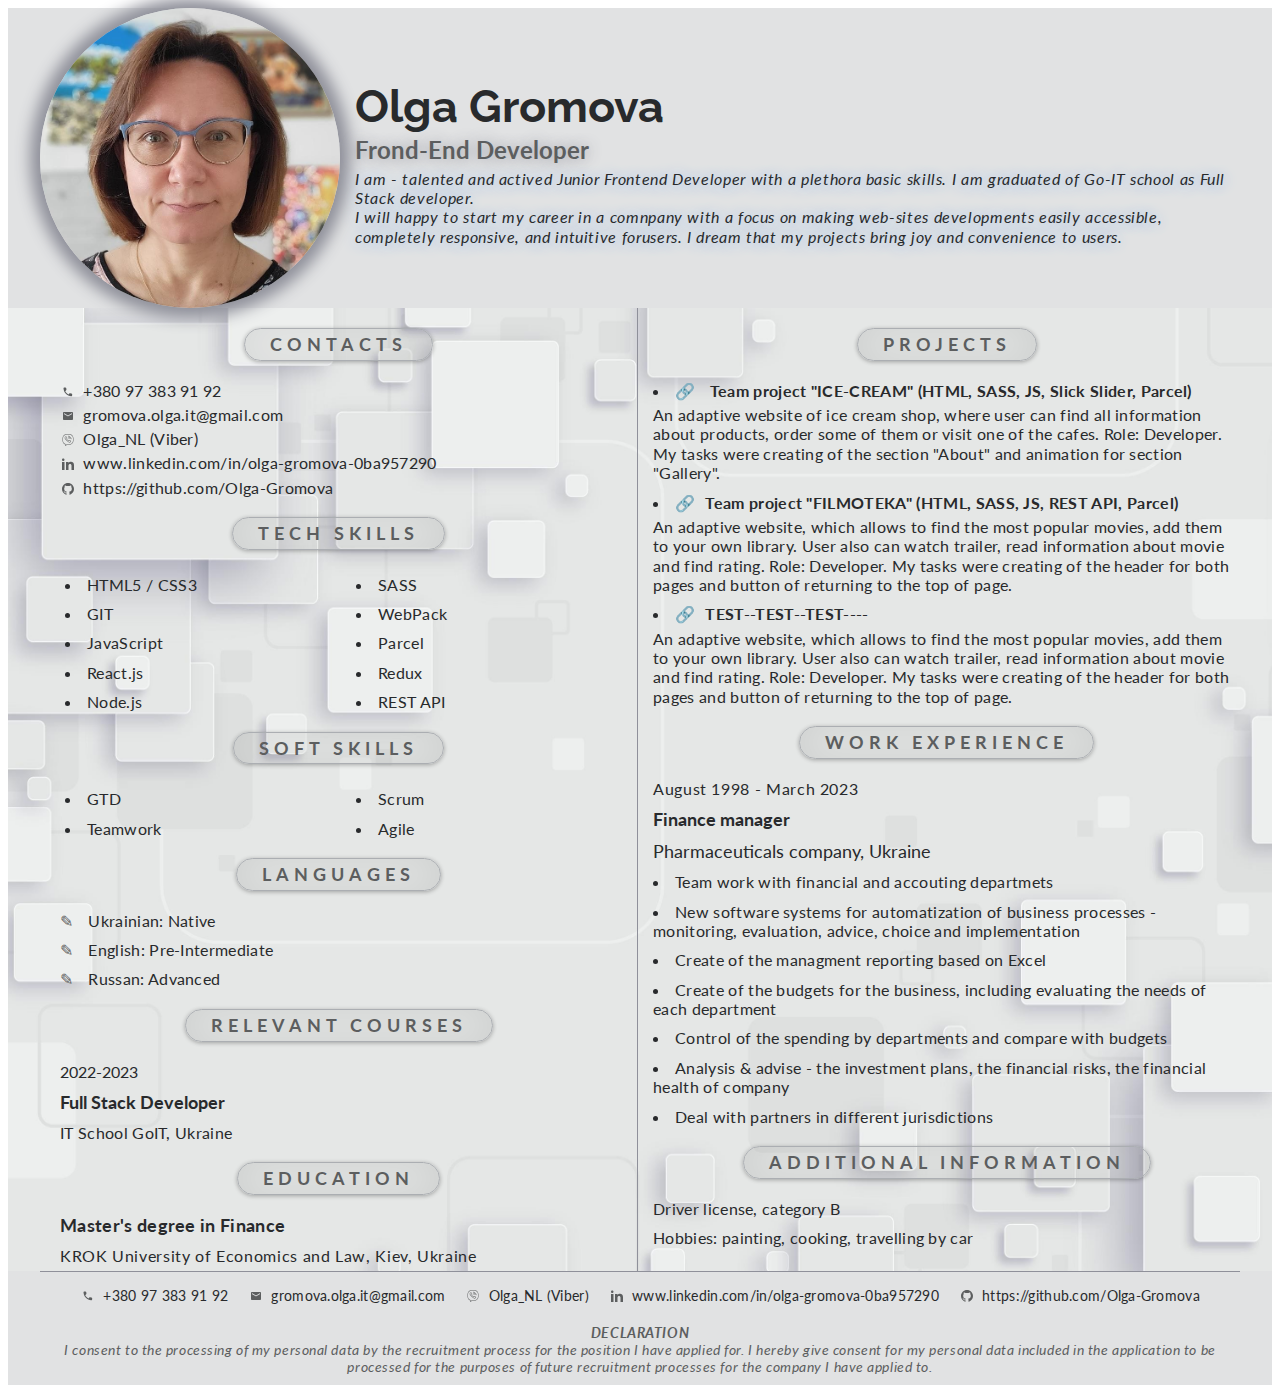
==== commit 680dd6b4: "Updated_150923" ====
--- a/index.html
+++ b/index.html
@@ -182,10 +182,36 @@
             <!-- COURSES -->
             <div class="courses-block">
               <h3 class="data title-data">Relevant Courses</h3>
-              <p class="period">2022-2023</p>
-              <h4 class="data-name">Full Stack Developer</h4>
-              <ul class="descriptions">
-                <li class="courses-item">IT School GoIT, Ukraine</li>
+              <div class="courses-details">
+                <p class="period">2022-2023</p>
+                <h4 class="data-name">Full Stack Developer</h4>
+                <ul class="descriptions">
+                  <li class="courses-item">IT School GoIT, Ukraine</li>
+                </ul>
+              </div>
+            </div>
+            <!-- EDUCATION -->
+            <div class="education-block">
+              <h3 class="data title-data">Education</h3>
+              <div class="education-details">
+                <ul class="descriptions">
+                  <li>
+                    <h3 class="data-name">Master's degree in Finance</h3>
+                    <p class="main-details univer">
+                      KROK University of Economics and Law, Kiev, Ukraine
+                    </p>
+                  </li>
+                </ul>
+              </div>
+            </div>
+            <!-- ADDITIONAL DETAILS -->
+            <div class="add-block-first">
+              <h3 class="data title-data">Additional information</h3>
+              <ul class="descriptions add-list">
+                <li class="add-data">Driver license, category B</li>
+                <li class="add-data">
+                  Hobbies: painting, cooking, travelling by car
+                </li>
               </ul>
             </div>
           </div>
@@ -193,106 +219,97 @@
             <!-- PROJECTS -->
             <div class="projects">
               <h3 class="data title-data">Projects</h3>
-              <ul class="descriptions list-projects">
-                <li class="project-link-list">
-                  <a
-                    class="project-link"
-                    href="https://oleh-semenenko.github.io/ten-go/"
-                  >
-                    Team project "ICE-CREAM" (HTML, SASS, JS, Slick Slider,
-                    Parcel)</a
-                  >
-                  <p class="project-description">
-                    An adaptive website of ice cream shop, where user can find
-                    all information about products, order some of them or visit
-                    one of the cafes. Role: Developer. My tasks were creating of
-                    the section "About" and animation for section "Gallery".
-                  </p>
-                </li>
-                <li class="project-link-list">
-                  <a
-                    class="project-link"
-                    href="https://oleh-semenenko.github.io/filmoteka/"
-                    >Team project "FILMOTEKA" (HTML, SASS, JS, REST API,
-                    Parcel)</a
-                  >
-                  <p class="project-description">
-                    An adaptive website, which allows to find the most popular
-                    movies, add them to your own library. User also can watch
-                    trailer, read information about movie and find rating. Role:
-                    Developer. My tasks were creating of the header for both
-                    pages and button of returning to the top of page.
-                  </p>
-                </li>
-                <!-- <li class="project-link-list">
-                  <a
-                    class="project-link"
-                    href="https://oleh-semenenko.github.io/filmoteka/"
-                    >Team project "FILMOTEKA" (HTML, SASS, JS, REST API,
-                    Parcel)</a
-                  >
-                  <p class="project-description">
-                    An adaptive website, which allows to find the most popular
-                    movies, add them to your own library. User also can watch
-                    trailer, read information about movie and find rating. Role:
-                    Developer. My tasks were creating of the header for both
-                    pages and button of returning to the top of page.
-                  </p>
-                </li> -->
-              </ul>
+              <div class="project-box">
+                <ul class="descriptions list-projects">
+                  <li class="project-link-list">
+                    <a
+                      class="project-link"
+                      href="https://oleh-semenenko.github.io/ten-go/"
+                    >
+                      Team project "ICE-CREAM" (HTML, SASS, JS, Slick Slider,
+                      Parcel)</a
+                    >
+                    <p class="project-description">
+                      An adaptive website of ice cream shop, where user can find
+                      all information about products, order some of them or
+                      visit one of the cafes. Role: Developer. My tasks were
+                      creating of the section "About" and animation for section
+                      "Gallery".
+                    </p>
+                  </li>
+                  <li class="project-link-list">
+                    <a
+                      class="project-link"
+                      href="https://oleh-semenenko.github.io/filmoteka/"
+                      >Team project "FILMOTEKA" (HTML, SASS, JS, REST API,
+                      Parcel)</a
+                    >
+                    <p class="project-description">
+                      An adaptive website, which allows to find the most popular
+                      movies, add them to your own library. User also can watch
+                      trailer, read information about movie and find rating.
+                      Role: Developer. My tasks were creating of the header for
+                      both pages and button of returning to the top of page.
+                    </p>
+                  </li>
+                  <li class="project-link-list">
+                    <a class="project-link" href="#">TEST--TEST--TEST----</a>
+                    <p class="project-description">
+                      An adaptive website, which allows to find the most popular
+                      movies, add them to your own library. User also can watch
+                      trailer, read information about movie and find rating.
+                      Role: Developer. My tasks were creating of the header for
+                      both pages and button of returning to the top of page.
+                    </p>
+                  </li>
+                </ul>
+              </div>
             </div>
             <!-- EXPERIENCE -->
             <div class="experience-block">
               <h3 class="data title-data">Work Experience</h3>
-              <p class="main-details">August 1998 - March 2023</p>
-              <h4 class="data-name">Finance manager</h4>
-              <p class="data-name">Pharmaceuticals company, Ukraine</p>
-              <ul class="descriptions work-list">
-                <li class="work-item">
-                  Team work with financial and accouting departmets
-                </li>
-                <li class="work-item">
-                  New software systems for automatization of business processes
-                  - monitoring, evaluation, advice, choice and implementation
-                </li>
-                <li class="work-item">
-                  Create of the managment reporting based on Excel
-                </li>
-                <li>
-                  Create of the budgets for the business, including evaluating
-                  the needs of each department
-                </li>
-                <li class="work-item">
-                  Control of the spending by departments and compare with
-                  budgets
-                </li>
-                <li class="work-item">
-                  Analysis & advise - the investment plans, the financial risks,
-                  the financial health of company
-                </li>
-                <li class="work-item">
-                  Deal with partners in different jurisdictions
-                </li>
-              </ul>
-            </div>
-            <!-- EDUCATION -->
-            <div class="education-block">
-              <h3 class="data title-data">Education</h3>
-              <ul class="descriptions">
-                <li>
-                  <h3 class="data-name">Master's degree in Finance</h3>
-                  <p class="main-details">
-                    KROK University of Economics and Law, Kiev, Ukraine
-                  </p>
-                </li>
-              </ul>
+              <div class="experience-box">
+                <p class="main-details">August 1998 - March 2023</p>
+                <h4 class="data-name">Finance manager</h4>
+                <p class="data-name">Pharmaceuticals company, Ukraine</p>
+                <ul class="descriptions work-list">
+                  <li class="work-item">
+                    Team work with financial and accouting departmets
+                  </li>
+                  <li class="work-item">
+                    New software systems for automatization of business
+                    processes - monitoring, evaluation, advice, choice and
+                    implementation
+                  </li>
+                  <li class="work-item">
+                    Create of the managment reporting based on Excel
+                  </li>
+                  <li class="work-item">
+                    Create of the budgets for the business, including evaluating
+                    the needs of each department
+                  </li>
+                  <li class="work-item">
+                    Control of the spending by departments and compare with
+                    budgets
+                  </li>
+                  <li class="work-item">
+                    Analysis & advise - the investment plans, the financial
+                    risks, the financial health of company
+                  </li>
+                  <li class="work-item">
+                    Deal with partners in different jurisdictions
+                  </li>
+                </ul>
+              </div>
             </div>
             <!-- ADDITIONAL DETAILS -->
-            <div class="add-block">
+            <div class="add-block-second">
               <h3 class="data title-data">Additional information</h3>
               <ul class="descriptions add-list">
-                <li>Driver license, category B</li>
-                <li>Hobbies: painting, cooking, travelling by car</li>
+                <li class="add-data">Driver license, category B</li>
+                <li class="add-data">
+                  Hobbies: painting, cooking, travelling by car
+                </li>
               </ul>
             </div>
           </div>
@@ -333,10 +350,31 @@
                   Olga_NL (Viber)
                 </a>
               </li>
+              <li class="footer-list">
+                <a
+                  class="contact-link"
+                  href="http://www.linkedin.com/in/olga-gromova-0ba957290"
+                >
+                  <svg class="contact-icon" width="16" height="12">
+                    <use
+                      href="./img/icons.svg#icon-iconmonstr-linkedin-1"
+                    ></use>
+                  </svg>
+                  www.linkedin.com/in/olga-gromova-0ba957290
+                </a>
+              </li>
+              <li class="footer-list">
+                <a class="contact-link" href="https://github.com/Olga-Gromova">
+                  <svg class="contact-icon" width="16" height="12">
+                    <use href="./img/icons.svg#icon-iconmonstr-github-1"></use>
+                  </svg>
+                  https://github.com/Olga-Gromova
+                </a>
+              </li>
             </ul>
           </div>
           <!-- DECLARATION -->
-          <div class="declatation">
+          <div class="declaration">
             <h4 class="title-declaration">DECLARATION</h4>
             <p class="text-declaration">
               I consent to the processing of my personal data by the recruitment
--- a/css/styles.css
+++ b/css/styles.css
@@ -1,22 +1,24 @@
 :root {
     --bckg-color: #e1e2e3;
-    --border-test: orangered;
+    /* --border-test: orangered; */
     --border-data: #aaadb1fc;
     --bckg-main-data: #d6e0ed;
-    --txt-color-first: #595959;
-    --txt-color-second: black;
-    --txt-color-third: #56555f;
-    --bckg-color-accent: #56555f;
-    --bckg-color-side: #dbe0ec;
-    --accent-color: #9ca1b5;
+    --txt-color-first: #282a2c;
+    --txt-color-second: rgba(42, 43, 46, 0.564);
+    --txt-color-third: #5c5e5f;
+    --bckg-color-accent: #c1ec16f3;
+    --bckg-color-side: #1f5ff3;
+    --accent-color: #8f909a;
     --accent-text: #5c5e5f;
-    --accent-bckg: #7c98b0;
+    --accent-bckg: #87b4f3;
+    --accent-data: #8585e9;
 }
 
 /* Общие стили для всех страниц */
 
 body {
     font-family: 'Lato', sans-serif;
+    color: var(--txt-color-first);
 }
 
 p,
@@ -27,6 +29,8 @@
 h5,
 h6 {
     margin: 0;
+
+
 }
 
 ul,
@@ -34,18 +38,20 @@
     margin: 0;
     padding-left: 0;
     list-style: none;
+
 }
 
 a {
     text-decoration: none;
     font-style: normal;
     color: inherit;
+
 }
 
 .container {
     width: 100%;
-    padding-left: 15px;
-    padding-right: 15px;
+    padding-left: 10px;
+    padding-right: 10px;
     margin: 0 auto;
     border: 0.1px solid var(--border-test);
 }
@@ -65,6 +71,8 @@
 @media screen and (min-width: 1200px) {
     .container {
         width: 1200px;
+        padding-left: 15px;
+        padding-right: 15px;
     }
 }
 
@@ -77,17 +85,27 @@
     display: flex;
 }
 
+/* @media screen and (min-width: 768px) {
+    .header-data {
+        display: flex;
+    }
+
+} */
+
 @media screen and (min-width: 1200px) {
     .header-data {
         flex-direction: row-reverse;
     }
 }
+
 
 .photo-thumb {
     height: 100px;
     min-width: 100px;
     width: 100px;
     border-radius: 50%;
+    margin-top: 10px;
+
 }
 
 @media screen and (min-width: 768px) {
@@ -121,25 +139,48 @@
 .summary-block {
     display: flex;
     flex-direction: column-reverse;
+
+    height: calc((100% - 30px)/2);
+    margin-left: 0px;
+
+}
+
+@media screen and (min-width: 768px) {
+    .summary-block {
+        margin-top: auto;
+        margin-bottom: auto;
+        margin-left: 15px;
+
+    }
+
+}
+
+
+
+.summary-text:not(:last-child) {
+    margin-bottom: 0px;
 }
 
 .summary-text {
     text-shadow: 0px 1px 15px var(--accent-bckg);
-    font-size: 10px;
-}
-
-@media screen and (min-width: 768px) {
-    .summary-text {
-        text-align: center;
-        font-size: 12px;
-    }
-}
-
-@media screen and (min-width: 1200px) {
+    font-size: 12px;
+    color: var(--txt-color-first);
+    font-style: italic;
+
+}
+
+@media screen and (min-width: 768px) {
     .summary-text {
         text-align: start;
         font-size: 14px;
-        text-shadow: none;
+    }
+}
+
+@media screen and (min-width: 1200px) {
+    .summary-text {
+        text-align: start;
+        font-size: 16px;
+        /* text-shadow: none; */
     }
 }
 
@@ -154,16 +195,12 @@
     }
 }
 
-@media screen and (min-width: 1200px) {
-    .my-data {
-        margin: auto;
-    }
-}
+
 
 .my-name {
     font-family: Raleway;
     font-weight: 700;
-    font-size: 25px;
+    font-size: 23px;
     font-style: normal;
     line-height: 1.0;
     color: var(--txt-color-first);
@@ -187,12 +224,12 @@
 
     .my-name,
     .my-title {
-        text-align: center;
+        text-align: start;
     }
 }
 
 .my-title {
-    font-size: 18px;
+    font-size: 16px;
     color: var(--txt-color-third);
     text-shadow: 0px 1px 15px var(--accent-color);
     margin-bottom: 5px;
@@ -200,6 +237,12 @@
 }
 
 @media screen and (min-width: 768px) {
+    .my-title {
+        font-size: 22px;
+    }
+}
+
+@media screen and (min-width: 1200px) {
     .my-title {
         font-size: 24px;
     }
@@ -213,17 +256,38 @@
     object-fit: cover;
 }
 
-.about-me {
-    display: flex;
-}
-
-.data-details {
-    width: calc((100% - 10px)/2);
-    margin-left: 5px;
-}
+/* .first {
+    padding-right: 15px;
+    } */
+
+@media screen and (min-width: 768px) {
+    .second {
+        padding-left: 15px;
+        border-left: 0.5px solid var(--accent-color);
+    }
+}
+
+
+
+
+@media screen and (min-width: 768px) {
+    .about-me {
+        display: flex;
+    }
+}
+
+@media screen and (min-width: 768px) {
+    .data-details {
+        width: calc((100% - 10px)/2);
+        margin-left: 5px;
+
+    }
+}
+
+
 
 .data {
-    font-size: 12px;
+    font-size: 14px;
     text-align: center;
     margin-top: 5px;
     margin-bottom: 5px;
@@ -233,7 +297,7 @@
     border-radius: 25px;
     border: 1px solid var(--border-data);
     color: var(--accent-text);
-    letter-spacing: 5px;
+
 
     width: fit-content;
     padding-left: 25px;
@@ -258,6 +322,7 @@
         font-size: 18px;
         margin-top: 20px;
         margin-bottom: 20px;
+        letter-spacing: 5px;
     }
 
 }
@@ -284,293 +349,447 @@
     }
 }
 
+
+
 .contacts-details {
-    font-size: 8px;
+    font-size: 12px;
     text-align: end;
     margin-bottom: 5px;
 }
 
 @media screen and (min-width: 768px) {
     .contacts-details {
-        font-size: 12px;
+
+        font-size: 14px;
     }
 }
 
 @media screen and (min-width: 1200px) {
     .contacts-details {
-        font-size: 14px;
+        font-size: 16px;
+        margin-left: 15px;
     }
 }
 
 .my-details {
     margin-top: 5px;
     font-size: 12px;
-    text-align: start;
+    text-align: center;
 }
 
 @media screen and (min-width: 768px) {
     .my-details {
         font-size: 14px;
-    }
-}
-
-.contact-link {
-    line-height: 1.14;
-    letter-spacing: 0.02em;
-    color: var(--txt-color-second);
-    fill: var(--txt-color-second);
-    align-items: center;
-    transition-property: color, fill, background-color;
+        text-align: start;
+    }
+
+    @media screen and (min-width: 1200px) {
+        .my-details {
+            font-size: 16px;
+
+        }
+    }
+
+    .contact-link {
+        line-height: 1.14;
+        letter-spacing: 0.02em;
+        color: var(--txt-color-first);
+        fill: var(--accent-text);
+        align-items: center;
+        transition-property: color, fill, background-color;
+        transition-duration: 250ms;
+        transition-timing-function: cubic-bezier(0.4, 0, 0.2, 1);
+    }
+
+    .contact-icon {
+        align-items: center;
+        vertical-align: middle;
+        margin-right: 3px;
+        margin-top: -2px;
+        fill: inherit;
+    }
+
+    .main-details {
+        margin-bottom: 5px;
+
+        font-weight: 400;
+        line-height: 1.21;
+        color: var(--txt-color-first);
+        letter-spacing: 0.02em;
+        /* font-style: italic; */
+        font-size: 12px;
+
+    }
+
+    @media screen and (min-width: 768px) {
+        .main-details {
+            font-size: 14px;
+
+        }
+    }
+
+    @media screen and (min-width: 1200px) {
+        .main-details {
+            font-size: 16px;
+            letter-spacing: 0.04em;
+        }
+    }
+
+    .projects-name {
+        text-align: start;
+    }
+
+    .project-box {
+        margin-left: 30px;
+    }
+
+    @media screen and (min-width: 768px) {
+        .project-box {
+            margin-left: auto;
+        }
+    }
+
+    .list-projects {
+        margin-bottom: 5px;
+        list-style: disc;
+        list-style: inside;
+        font-weight: 400;
+        font-size: 12px;
+
+    }
+
+    @media screen and (min-width: 768px) {
+        .list-projects {
+            font-size: 16px;
+            line-height: 1.21;
+        }
+    }
+
+    @media screen and (min-width: 1200px) {
+        .list-projects {
+            line-height: 1.71;
+            font-size: 18px;
+        }
+    }
+
+    .project-link-list:not(:first-child) {
+        margin-top: 5px;
+    }
+
+    @media screen and (min-width: 1200px) {
+        .project-link-list {
+            font-weight: bold;
+        }
+    }
+
+    @media screen and (min-width: 1200px) {
+        .project-link-list:not(:first-child) {
+            margin-top: 10px;
+
+        }
+    }
+
+
+
+    .project-description {
+        /* margin-left: 25px; */
+        margin-top: 5px;
+        margin-bottom: 5px;
+
+        font-size: 12px;
+        font-weight: 400;
+        line-height: 1.21;
+        color: var(--txt-color-first);
+        letter-spacing: 0.02em;
+        font-style: italic;
+        font-weight: normal;
+    }
+}
+
+
+@media screen and (min-width: 768px) {
+    .project-description {
+
+
+        font-size: 14px;
+
+    }
+}
+
+@media screen and (min-width: 1200px) {
+    .project-description {
+
+        font-style: normal;
+        font-size: 16px;
+
+    }
+}
+
+
+.project-link {
+    transition-property: background-color;
     transition-duration: 250ms;
     transition-timing-function: cubic-bezier(0.4, 0, 0.2, 1);
-}
-
-.contact-icon {
-    align-items: center;
-    vertical-align: middle;
-    margin-right: 3px;
-    margin-top: -2px;
-    fill: inherit;
-    fill: var(--bckg-color-accent);
-}
-
-.main-details {
-    margin-bottom: 5px;
-
+
+}
+
+@media screen and (min-width: 1200px) {
+    .project-link {
+        /* margin-left: 25px; */
+        margin-top: 10px;
+
+
+    }
+}
+
+
+.contact-link:focus,
+.contact-link:hover {
+    color: var(--accent-data);
+    fill: var(--accent-data);
+    background-color: var(--bckg-color-accent);
+    cursor: pointer;
+    outline: none;
+}
+
+.project-link:hover,
+.project-link:focus {
+    text-shadow: 0px 1px 15px var(--accent-data);
+    background-color: var(--bckg-color-accent);
+    cursor: pointer;
+    outline: none;
+}
+
+
+.project-link::before {
+
+    content: "\1F517";
+    margin-right: 10px;
+
+
+
+}
+
+.data-name,
+.courses-item {
+    margin-top: 5px;
+
+}
+
+@media screen and (min-width: 1200px) {
+
+    .data-name,
+    .courses-item {
+        margin-top: 10px;
+
+    }
+}
+
+.courses-details,
+.education-details {
+    margin-left: 30px;
+}
+
+
+@media screen and (min-width: 768px) {
+
+    .courses-details,
+    .education-details {
+        margin-left: 15px;
+    }
+}
+
+
+
+
+.my-skills {
+    display: flex;
+    justify-content: space-evenly;
+}
+
+
+
+.skills-item {
+    list-style-type: disc;
+    list-style-position: inside;
+    color: var(--txt-color-first);
+    margin-top: 5px;
+    text-align: start;
+
+}
+
+
+
+@media screen and (min-width: 1200px) {
+    .skills-item:not(:first-child) {
+        margin-top: 10px;
+
+
+    }
+}
+
+.skills-box {
+    display: flex;
+    margin-left: 5px;
+}
+
+
+
+.tech-list-two,
+.tech-list-one,
+.soft-list-one,
+.soft-list-two {
+    width: calc((100% - 60px)/2);
+    margin-left: 30px;
+}
+
+@media screen and (min-width: 768px) {
+
+    .tech-list-two,
+    .tech-list-one,
+    .soft-list-one,
+    .soft-list-two {
+        width: calc((100% - 10px)/2);
+        margin-left: 5px;
+    }
+}
+
+
+
+
+
+@media screen and (min-width: 1200px) {
+
+    .soft-list-one,
+    .soft-list-two,
+    .tech-list-one,
+    .tech-list-two {
+        width: calc((100% - 30px)/2);
+        margin-left: 15px;
+    }
+}
+
+
+
+
+
+
+
+.descriptions {
+    font-size: 12px;
+    font-weight: 400;
+    line-height: 1.21;
+    letter-spacing: 0.02em;
+}
+
+@media screen and (min-width: 768px) {
+    .descriptions {
+        font-size: 14px;
+
+    }
+}
+
+@media screen and (min-width: 1200px) {
+    .descriptions {
+        font-size: 16px;
+
+    }
+}
+
+.lang-list {
+    display: flex;
+    justify-content: center;
+}
+
+@media screen and (min-width: 768px) {
+    .lang-list {
+        display: block;
+    }
+}
+
+/* @media screen and (min-width: 1200px) {
+    .lang-list {
+        
+
+    }
+} */
+
+
+.lang-item {
+    margin-left: 5px;
+    margin-top: 5px;
+}
+
+
+@media screen and (min-width: 1200px) {
+    .lang-item {
+        margin-left: 15px;
+
+    }
+}
+
+@media screen and (min-width: 1200px) {
+    .lang-item:not(:first-child) {
+        margin-top: 5px;
+    }
+}
+
+
+
+
+@media screen and (min-width: 1200px) {
+    .lang-item:not(:first-child) {
+        margin-top: 10px;
+
+
+    }
+}
+
+.lang-item::before {
+    content: "\270E";
+    color: var(--accent-text);
+    margin-right: 5px;
+
+}
+
+
+/* 
+@media screen and (min-width: 768px) {
+    .lang-item::before {
+
+        content: "\270E";
+        color: var(--accent-text);
+
+
+    }
+} */
+
+@media screen and (min-width: 1200px) {
+    .lang-item::before {
+
+        margin-right: 15px;
+    }
+}
+
+.experience-box {
+    margin-left: 30px;
+}
+
+@media screen and (min-width: 768px) {
+    .experience-box {
+        margin-left: auto;
+    }
+}
+
+.work-list {
     font-weight: 400;
     line-height: 1.21;
     color: var(--txt-color-first);
     letter-spacing: 0.02em;
     font-style: italic;
     font-size: 12px;
-
-}
-
-@media screen and (min-width: 768px) {
-    .main-details {
-        font-size: 16px;
-        color: var(--txt-color-second);
-    }
-}
-
-@media screen and (min-width: 1200px) {
-    .main-details {
-        font-size: 18px;
-        letter-spacing: 0.04em;
-    }
-}
-
-.projects-name {
-    text-align: start;
-}
-
-.list-projects {
-    margin-bottom: 5px;
-    list-style: disc;
-    list-style: inside;
-    font-weight: 400;
-    font-size: 12px;
-}
-
-@media screen and (min-width: 768px) {
-    .list-projects {
-        font-size: 16px;
-        line-height: 1.21;
-    }
-}
-
-@media screen and (min-width: 1200px) {
-    .list-projects {
-        line-height: 1.71;
-        font-size: 18px;
-    }
-}
-
-.project-link-list:not(:first-child) {
     margin-top: 5px;
-}
-
-@media screen and (min-width: 1200px) {
-    .project-link-list {
-        font-weight: bold;
-    }
-}
-
-@media screen and (min-width: 1200px) {
-    .project-link-list:not(:first-child) {
-        margin-top: 10px;
-
-    }
-}
-
-@media screen and (min-width: 1200px) {
-    .project-description {
-        margin-left: 25px;
-        margin-top: 5px;
-        margin-bottom: 5px;
-
-        font-size: 14px;
-        font-weight: 400;
-        line-height: 1.21;
-        color: var(--txt-color-first);
-        letter-spacing: 0.02em;
-        font-style: italic;
-        font-weight: normal;
-    }
-}
-
-
-.project-link {
-    transition-property: background-color;
-    transition-duration: 250ms;
-    transition-timing-function: cubic-bezier(0.4, 0, 0.2, 1);
-}
-
-@media screen and (min-width: 1200px) {
-    .project-link {
-        margin-left: 25px;
-        margin-top: 10px;
-
-
-    }
-}
-
-
-.contact-link:focus,
-.contact-link:hover {
-    color: var(--accent-color);
-    fill: var(--accent-color);
-    background-color: var(--bckg-color-accent);
-    cursor: pointer;
-    outline: none;
-}
-
-.project-link:hover,
-.project-link:focus {
-    text-shadow: 0px 1px 15px var(--accent-color);
-    background-color: var(--accent-color);
-    cursor: pointer;
-    outline: none;
-}
-
-
-.project-link::before {
-
-    content: "\1F517";
-    margin-right: 10px;
-
-
-}
-
-.data-name,
-.courses-item {
-    margin-top: 10px;
-
-}
-
-
-
-.my-skills {
-    display: flex;
-    justify-content: space-evenly;
-}
-
-.skills-item {
-    list-style-type: disc;
-    list-style-position: inside;
-    color: var(--accent-text);
-
-}
-
-@media screen and (min-width: 1200px) {
-    .skills-item:not(:first-child) {
-        margin-top: 10px;
-
-    }
-}
-
-.skills-box {
-    display: flex;
-    margin-left: 5px;
-}
-
-.tech-list-two,
-.tech-list-one,
-.soft-list-one,
-.soft-list-two {
-    width: calc((100% - 30px)/2);
-    margin-left: 15px;
-}
-
-.descriptions {
-    font-size: 12px;
-}
-
-@media screen and (min-width: 768px) {
-    .descriptions {
-        font-size: 16px;
-        font-weight: 400;
-        line-height: 1.21;
-        letter-spacing: 0.02em;
-    }
-}
-
-@media screen and (min-width: 768px) {
-    .lang-list {
-        display: flex;
-        justify-content: center;
-    }
-}
-
-@media screen and (min-width: 1200px) {
-    .lang-list {
-        display: block;
-
-    }
-}
-
-@media screen and (min-width: 768px) {
-    .lang-item {
-        margin-left: 30px;
-
-    }
-}
-
-@media screen and (min-width: 1200px) {
-    .lang-item:not(:first-child) {
-        margin-top: 10px;
-
-    }
-}
-
-
-@media screen and (min-width: 768px) {
-    .lang-item::before {
-
-        content: "\270E";
-        color: var(--accent-text);
-
-
-    }
-}
-
-@media screen and (min-width: 1200px) {
-    .lang-item::before {
-
-        margin-right: 15px;
-    }
-}
-
-
-
-.work-list {
-    font-weight: 400;
-    line-height: 1.21;
-    color: var(--txt-color-first);
-    letter-spacing: 0.02em;
-    font-style: italic;
-    font-size: 10px;
-    margin-top: 5px;
+    list-style: disc inside;
 }
 
 @media screen and (min-width: 768px) {
@@ -580,36 +799,107 @@
 }
 
 @media screen and (min-width: 1200px) {
-    .work-item:not(:first-child) {
-
-        margin-top: 5px;
-    }
-}
-
-
+    .work-list {
+        font-size: 16px;
+        font-style: normal;
+    }
+}
+
+.work-item {
+    margin-top: 5px;
+}
+
+@media screen and (min-width: 1200px) {
+    .work-item {
+
+        margin-top: 10px;
+
+    }
+}
+
+.univer {
+    margin-top: 5px;
+}
+
+@media screen and (min-width: 1200px) {
+    .univer {
+
+        margin-top: 10px;
+
+    }
+}
+
+.add-block-second {
+    display: none;
+}
+
+.add-block-first {
+    margin-left: 30px;
+}
+
+@media screen and (min-width: 768px) {
+
+    .add-block-first {
+
+        margin-left: 15px;
+    }
+}
+
+@media screen and (min-width: 1200px) {
+    .add-block-second {
+        display: contents;
+    }
+
+    .add-block-first {
+        display: none;
+        margin-left: auto;
+    }
+}
+
+
+.add-data:not(:first-child) {
+    margin-top: 5px;
+}
+
+@media screen and (min-width: 1200px) {
+    .add-data:not(:first-child) {
+        margin-top: 10px;
+    }
+}
+
+
+/* FOOTER */
 
 
 .footer-block {
     display: flex;
-}
-
-
+    border-top: 0.5px solid var(--accent-color);
+}
+
+@media screen and (min-width: 1200px) {
+    .footer-block {
+        flex-direction: column;
+    }
+}
 
 .footer-details {
-    font-size: 8px;
+    font-size: 10px;
     text-align: start;
     font-style: italic;
 }
 
 @media screen and (min-width: 768px) {
     .footer-details {
-        font-size: 10px;
+        display: flex;
+        flex-direction: column;
+        /* font-size: 12px; */
     }
 }
 
 @media screen and (min-width: 1200px) {
     .footer-details {
         font-size: 14px;
+        flex-direction: row;
     }
 }
 
@@ -618,15 +908,17 @@
 
 }
 
+
 .footer-contacts,
-.my-vision {
+.declaration {
 
     width: calc((100% - 20px)/2);
     margin-left: 10px;
     margin-top: 10px;
-
+    margin-bottom: 10px;
+    text-align: center;
     font-style: italic;
-    font-size: 8px;
+    font-size: 10px;
     font-weight: 400;
 
     color: var(--accent-text);
@@ -636,8 +928,38 @@
 @media screen and (min-width: 1200px) {
 
     .footer-contacts,
-    .my-vision {
+    .declaration {
+        width: auto;
         font-size: 14px;
-        margin-top: 15px;
-    }
+        margin-left: 0px;
+    }
+
+    .declaration {
+
+        margin-bottom: 10px;
+
+    }
+
+
+}
+
+@media screen and (min-width: 768px) {
+    .footer-details {
+        display: flex;
+        justify-content: center;
+    }
+
+    .footer-list:not(:first-child) {
+        margin-left: 5px;
+    }
+
+
+}
+
+@media screen and (min-width: 1200px) {
+    .footer-list:not(:first-child) {
+        margin-left: 20px;
+    }
+
+
 }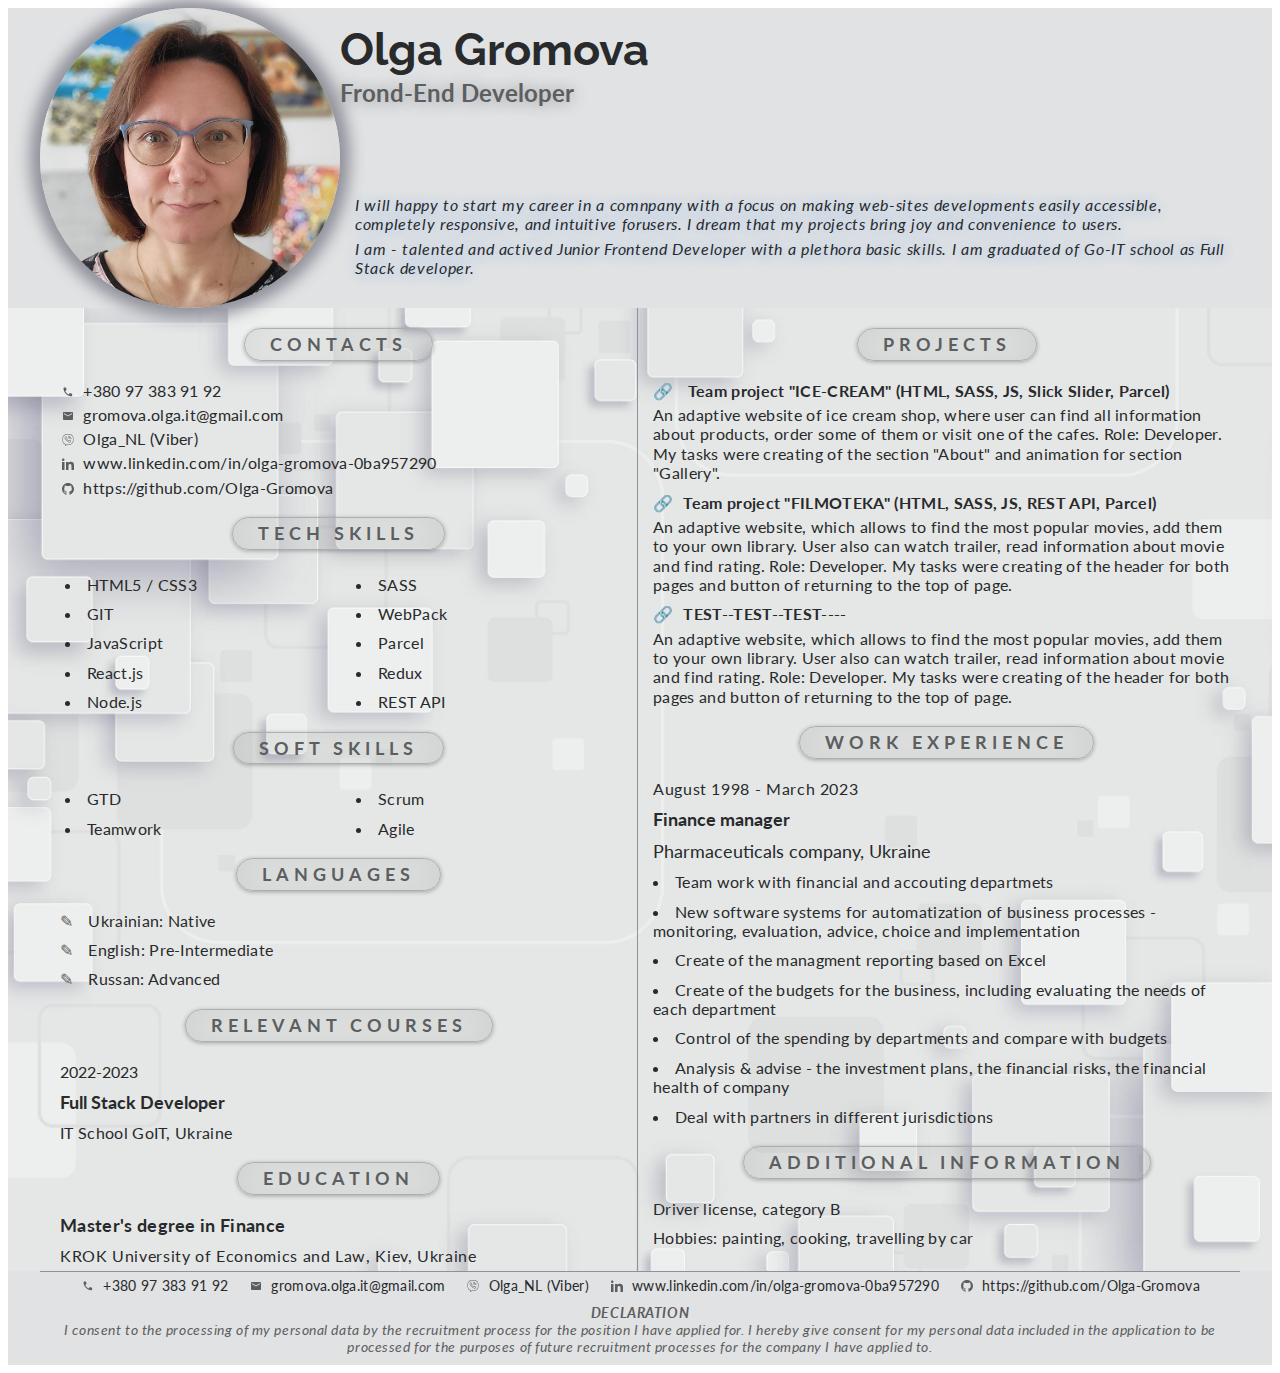
==== commit d31c9fc0: "Adaptive_Updated" ====
--- a/index.html
+++ b/index.html
@@ -25,25 +25,93 @@
     <!-- HEADER: NAME, PHOTO, SUMMARY -->
     <header class="header">
       <div class="container header-data">
-        <div class="summary-block">
-          <div class="summary">
-            <p class="main-details summary-text">
-              I am - talented and actived Junior Frontend Developer with a
-              plethora basic skills. I am graduated of Go-IT school as Full
-              Stack developer.
-            </p>
-            <p class="main-details summary-text">
-              I will happy to start my career in a comnpany with a focus on
-              making web-sites developments easily accessible, completely
-              responsive, and intuitive forusers. I dream that my projects bring
-              joy and convenience to users.
-            </p>
-          </div>
+        <!-- CONTACTS & SUMMARY -->
+        <div class="test">
+          <div class="summary-block">
+            <!-- CONTACTS SECOND-->
+            <div class="contacts-block contact-first">
+              <h3 class="data title-data first-contact">Contacts</h3>
+              <ul class="contacts-details">
+                <li class="my-details">
+                  <a class="contact-link" href="tel:+380973839192">
+                    <svg class="contact-icon" width="16" height="12">
+                      <use href="./img/icons.svg#icon-phone-black-18dp-1"></use>
+                    </svg>
+                    +380 97 383 91 92</a
+                  >
+                </li>
+                <li class="my-details">
+                  <a
+                    class="contact-link"
+                    href="mailto:gromova.olga.it@gmail.com"
+                  >
+                    <svg class="contact-icon" width="16" height="12">
+                      <use href="./img/icons.svg#icon-email-black-18dp-1"></use>
+                    </svg>
+                    gromova.olga.it@gmail.com
+                  </a>
+                </li>
+                <li class="my-details">
+                  <a
+                    class="contact-link"
+                    href="viber://chat?number=+380973839192"
+                  >
+                    <svg class="contact-icon" width="16" height="12">
+                      <use href="./img/icons.svg#icon-viber-svgrepo-com"></use>
+                    </svg>
+                    Olga_NL (Viber)
+                  </a>
+                </li>
+                <li class="my-details">
+                  <a
+                    class="contact-link"
+                    href="http://www.linkedin.com/in/olga-gromova-0ba957290"
+                  >
+                    <svg class="contact-icon" width="16" height="12">
+                      <use
+                        href="./img/icons.svg#icon-iconmonstr-linkedin-1"
+                      ></use>
+                    </svg>
+                    www.linkedin.com/in/olga-gromova-0ba957290
+                  </a>
+                </li>
+                <li class="my-details">
+                  <a
+                    class="contact-link"
+                    href="https://github.com/Olga-Gromova"
+                  >
+                    <svg class="contact-icon" width="16" height="12">
+                      <use
+                        href="./img/icons.svg#icon-iconmonstr-github-1"
+                      ></use>
+                    </svg>
+                    https://github.com/Olga-Gromova
+                  </a>
+                </li>
+              </ul>
+            </div>
+            <!-- SUMMARY -->
+            <div class="summary summary-first">
+              <p class="main-details summary-text">
+                I am - talented and actived Junior Frontend Developer with a
+                plethora basic skills. I am graduated of Go-IT school as Full
+                Stack developer.
+              </p>
+              <p class="main-details summary-text">
+                I will happy to start my career in a comnpany with a focus on
+                making web-sites developments easily accessible, completely
+                responsive, and intuitive forusers. I dream that my projects
+                bring joy and convenience to users.
+              </p>
+            </div>
+          </div>
+          <!-- NAME & POSITION -->
           <div class="my-data">
             <h1 class="my-name">Olga Gromova</h1>
             <h3 class="my-title">Frond-End Developer</h3>
           </div>
         </div>
+        <!-- PHOTO -->
         <div class="photo-block">
           <div class="photo-thumb">
             <picture class="photo-thumb">
@@ -75,67 +143,89 @@
       <section class="main-data">
         <div class="container about-me">
           <div class="data-details first">
-            <!-- CONTACTS -->
-            <div class="contacts-block">
-              <h3 class="data title-data">Contacts</h3>
-              <ul class="contacts-details">
-                <li class="my-details">
-                  <a class="contact-link" href="tel:+380973839192">
-                    <svg class="contact-icon" width="16" height="12">
-                      <use href="./img/icons.svg#icon-phone-black-18dp-1"></use>
-                    </svg>
-                    +380 97 383 91 92</a
-                  >
-                </li>
-                <li class="my-details">
-                  <a
-                    class="contact-link"
-                    href="mailto:gromova.olga.it@gmail.com"
-                  >
-                    <svg class="contact-icon" width="16" height="12">
-                      <use href="./img/icons.svg#icon-email-black-18dp-1"></use>
-                    </svg>
-                    gromova.olga.it@gmail.com
-                  </a>
-                </li>
-                <li class="my-details">
-                  <a
-                    class="contact-link"
-                    href="viber://chat?number=+380973839192"
-                  >
-                    <svg class="contact-icon" width="16" height="12">
-                      <use href="./img/icons.svg#icon-viber-svgrepo-com"></use>
-                    </svg>
-                    Olga_NL (Viber)
-                  </a>
-                </li>
-                <li class="my-details">
-                  <a
-                    class="contact-link"
-                    href="http://www.linkedin.com/in/olga-gromova-0ba957290"
-                  >
-                    <svg class="contact-icon" width="16" height="12">
-                      <use
-                        href="./img/icons.svg#icon-iconmonstr-linkedin-1"
-                      ></use>
-                    </svg>
-                    www.linkedin.com/in/olga-gromova-0ba957290
-                  </a>
-                </li>
-                <li class="my-details">
-                  <a
-                    class="contact-link"
-                    href="https://github.com/Olga-Gromova"
-                  >
-                    <svg class="contact-icon" width="16" height="12">
-                      <use
-                        href="./img/icons.svg#icon-iconmonstr-github-1"
-                      ></use>
-                    </svg>
-                    https://github.com/Olga-Gromova
-                  </a>
-                </li>
-              </ul>
+            <!-- CONTACTS SECOND-->
+            <div class="contacts-box">
+              <div class="contacts-block contact-second">
+                <h3 class="data title-data">Contacts</h3>
+                <ul class="contacts-details">
+                  <li class="my-details">
+                    <a class="contact-link" href="tel:+380973839192">
+                      <svg class="contact-icon" width="16" height="12">
+                        <use
+                          href="./img/icons.svg#icon-phone-black-18dp-1"
+                        ></use>
+                      </svg>
+                      +380 97 383 91 92</a
+                    >
+                  </li>
+                  <li class="my-details">
+                    <a
+                      class="contact-link"
+                      href="mailto:gromova.olga.it@gmail.com"
+                    >
+                      <svg class="contact-icon" width="16" height="12">
+                        <use
+                          href="./img/icons.svg#icon-email-black-18dp-1"
+                        ></use>
+                      </svg>
+                      gromova.olga.it@gmail.com
+                    </a>
+                  </li>
+                  <li class="my-details">
+                    <a
+                      class="contact-link"
+                      href="viber://chat?number=+380973839192"
+                    >
+                      <svg class="contact-icon" width="16" height="12">
+                        <use
+                          href="./img/icons.svg#icon-viber-svgrepo-com"
+                        ></use>
+                      </svg>
+                      Olga_NL (Viber)
+                    </a>
+                  </li>
+                  <li class="my-details">
+                    <a
+                      class="contact-link"
+                      href="http://www.linkedin.com/in/olga-gromova-0ba957290"
+                    >
+                      <svg class="contact-icon" width="16" height="12">
+                        <use
+                          href="./img/icons.svg#icon-iconmonstr-linkedin-1"
+                        ></use>
+                      </svg>
+                      www.linkedin.com/in/olga-gromova-0ba957290
+                    </a>
+                  </li>
+                  <li class="my-details">
+                    <a
+                      class="contact-link"
+                      href="https://github.com/Olga-Gromova"
+                    >
+                      <svg class="contact-icon" width="16" height="12">
+                        <use
+                          href="./img/icons.svg#icon-iconmonstr-github-1"
+                        ></use>
+                      </svg>
+                      https://github.com/Olga-Gromova
+                    </a>
+                  </li>
+                </ul>
+              </div>
+              <!-- SUMMARY -->
+              <div class="summary summary-second">
+                <p class="main-details summary-text">
+                  I am - talented and actived Junior Frontend Developer with a
+                  plethora basic skills. I am graduated of Go-IT school as Full
+                  Stack developer.
+                </p>
+                <p class="main-details summary-text">
+                  I will happy to start my career in a comnpany with a focus on
+                  making web-sites developments easily accessible, completely
+                  responsive, and intuitive forusers. I dream that my projects
+                  bring joy and convenience to users.
+                </p>
+              </div>
             </div>
             <!-- SKILLS    -->
             <div class="tech-skills">
--- a/css/styles.css
+++ b/css/styles.css
@@ -83,14 +83,15 @@
 
 .header-data {
     display: flex;
-}
-
-/* @media screen and (min-width: 768px) {
+    flex-direction: row-reverse;
+}
+
+@media screen and (min-width: 768px) {
     .header-data {
         display: flex;
     }
 
-} */
+}
 
 @media screen and (min-width: 1200px) {
     .header-data {
@@ -98,6 +99,9 @@
     }
 }
 
+.photo-block {
+    margin: auto;
+}
 
 .photo-thumb {
     height: 100px;
@@ -136,17 +140,46 @@
     box-shadow: 0px 0px 15px 10px var(--accent-color);
 }
 
-.summary-block {
+.test {
     display: flex;
     flex-direction: column-reverse;
-
-    height: calc((100% - 30px)/2);
-    margin-left: 0px;
-
-}
+}
+
+.contact-second,
+.summary-first,
+.first-contact {
+    display: none;
+}
+
+@media screen and (min-width: 768px) {
+
+    .summary-first,
+    .contact-second {
+        display: contents;
+
+    }
+}
+
+@media screen and (min-width: 768px) {
+    .contact-first {
+        display: none;
+
+    }
+}
+
+@media screen and (min-width: 768px) {
+    .summary-second {
+        display: none;
+    }
+}
+
 
 @media screen and (min-width: 768px) {
     .summary-block {
+        height: calc((100% - 30px)/2);
+        margin-left: 0px;
+        display: flex;
+        flex-direction: column-reverse;
         margin-top: auto;
         margin-bottom: auto;
         margin-left: 15px;
@@ -184,13 +217,12 @@
     }
 }
 
-.my-data {
-    width: calc((100% - 30px)/2);
-    margin-right: 15px;
-}
+
 
 @media screen and (min-width: 768px) {
     .my-data {
+        width: calc((100% - 30px)/2);
+        margin-right: 15px;
         margin-top: 15px;
     }
 }
@@ -374,13 +406,13 @@
 .my-details {
     margin-top: 5px;
     font-size: 12px;
-    text-align: center;
+    text-align: start;
 }
 
 @media screen and (min-width: 768px) {
     .my-details {
         font-size: 14px;
-        text-align: start;
+        /* text-align: start; */
     }
 
     @media screen and (min-width: 1200px) {
@@ -455,6 +487,7 @@
         list-style: inside;
         font-weight: 400;
         font-size: 12px;
+        list-style: none;
 
     }
 
@@ -531,6 +564,7 @@
     transition-duration: 250ms;
     transition-timing-function: cubic-bezier(0.4, 0, 0.2, 1);
 
+
 }
 
 @media screen and (min-width: 1200px) {
@@ -773,11 +807,13 @@
 
 .experience-box {
     margin-left: 30px;
+    border-bottom: 1px solid var(--border-data);
 }
 
 @media screen and (min-width: 768px) {
     .experience-box {
         margin-left: auto;
+        border-bottom: none;
     }
 }
 
@@ -870,10 +906,23 @@
 
 /* FOOTER */
 
-
-.footer-block {
-    display: flex;
-    border-top: 0.5px solid var(--accent-color);
+.footer-contacts {
+    display: none;
+}
+
+@media screen and (min-width: 768px) {
+    .footer-contacts {
+        display: contents;
+    }
+
+}
+
+@media screen and (min-width: 768px) {
+    .footer-block {
+        display: flex;
+
+        border-top: 0.5px solid var(--accent-color);
+    }
 }
 
 @media screen and (min-width: 1200px) {
@@ -908,14 +957,10 @@
 
 }
 
-
-.footer-contacts,
 .declaration {
-
-    width: calc((100% - 20px)/2);
     margin-left: 10px;
-    margin-top: 10px;
-    margin-bottom: 10px;
+    /* margin-top: 10px;
+    margin-bottom: 10px; */
     text-align: center;
     font-style: italic;
     font-size: 10px;
@@ -923,6 +968,19 @@
 
     color: var(--accent-text);
     letter-spacing: 0.04em;
+}
+
+@media screen and (min-width: 768px) {
+
+    .footer-contacts,
+    .declaration {
+
+        width: calc((100% - 20px)/2);
+
+        margin-top: 10px;
+        margin-bottom: 10px;
+
+    }
 }
 
 @media screen and (min-width: 1200px) {
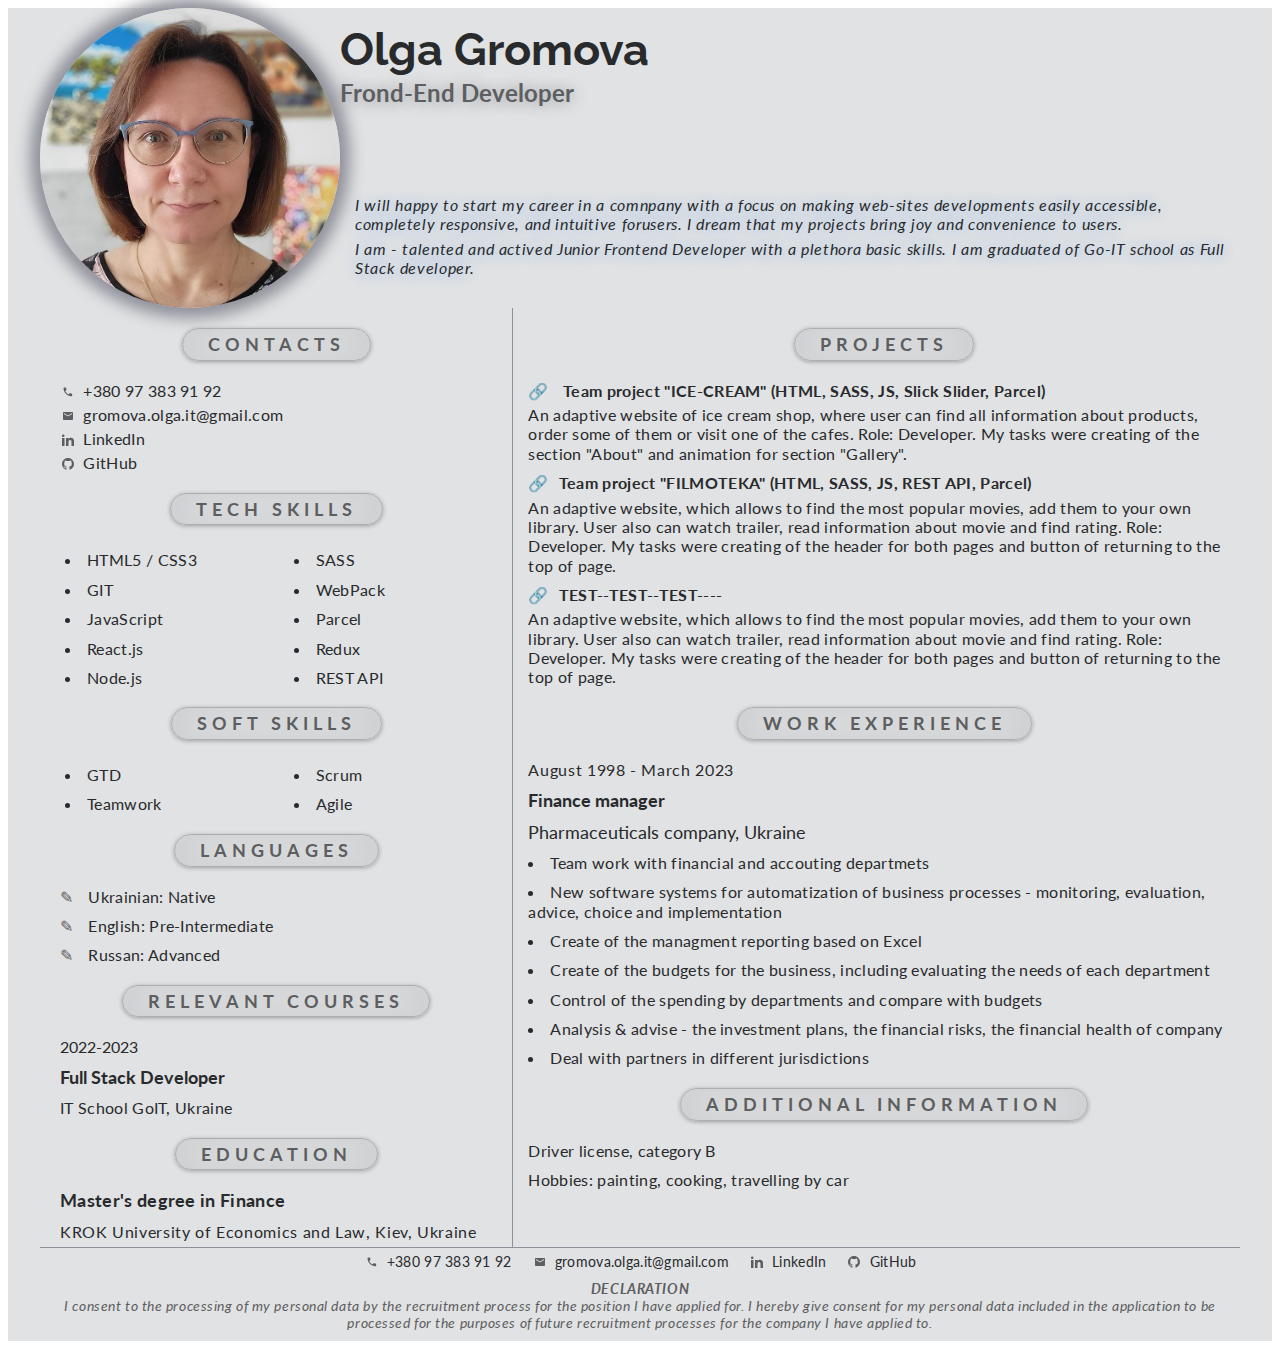
==== commit 46cbc36e: "061023" ====
--- a/index.html
+++ b/index.html
@@ -51,7 +51,7 @@
                     gromova.olga.it@gmail.com
                   </a>
                 </li>
-                <li class="my-details">
+                <!-- <li class="my-details">
                   <a
                     class="contact-link"
                     href="viber://chat?number=+380973839192"
@@ -61,7 +61,7 @@
                     </svg>
                     Olga_NL (Viber)
                   </a>
-                </li>
+                </li> -->
                 <li class="my-details">
                   <a
                     class="contact-link"
@@ -72,7 +72,7 @@
                         href="./img/icons.svg#icon-iconmonstr-linkedin-1"
                       ></use>
                     </svg>
-                    www.linkedin.com/in/olga-gromova-0ba957290
+                    LinkedIn
                   </a>
                 </li>
                 <li class="my-details">
@@ -85,7 +85,7 @@
                         href="./img/icons.svg#icon-iconmonstr-github-1"
                       ></use>
                     </svg>
-                    https://github.com/Olga-Gromova
+                    GitHub
                   </a>
                 </li>
               </ul>
@@ -107,7 +107,9 @@
           </div>
           <!-- NAME & POSITION -->
           <div class="my-data">
-            <h1 class="my-name">Olga Gromova</h1>
+            <h1 class="my-name">
+              <a href="https://github.com/Olga-Gromova/resume">Olga Gromova</a>
+            </h1>
             <h3 class="my-title">Frond-End Developer</h3>
           </div>
         </div>
@@ -171,7 +173,7 @@
                       gromova.olga.it@gmail.com
                     </a>
                   </li>
-                  <li class="my-details">
+                  <!-- <li class="my-details">
                     <a
                       class="contact-link"
                       href="viber://chat?number=+380973839192"
@@ -183,7 +185,7 @@
                       </svg>
                       Olga_NL (Viber)
                     </a>
-                  </li>
+                  </li> -->
                   <li class="my-details">
                     <a
                       class="contact-link"
@@ -194,7 +196,7 @@
                           href="./img/icons.svg#icon-iconmonstr-linkedin-1"
                         ></use>
                       </svg>
-                      www.linkedin.com/in/olga-gromova-0ba957290
+                      LinkedIn
                     </a>
                   </li>
                   <li class="my-details">
@@ -207,7 +209,7 @@
                           href="./img/icons.svg#icon-iconmonstr-github-1"
                         ></use>
                       </svg>
-                      https://github.com/Olga-Gromova
+                      GitHub
                     </a>
                   </li>
                 </ul>
@@ -429,17 +431,17 @@
                   gromova.olga.it@gmail.com
                 </a>
               </li>
-              <li class="footer-list">
-                <a
-                  class="contact-link"
-                  href="viber://chat?number=+380973839192"
-                >
-                  <svg class="contact-icon" width="16" height="12">
-                    <use href="./img/icons.svg#icon-viber-svgrepo-com"></use>
-                  </svg>
-                  Olga_NL (Viber)
-                </a>
-              </li>
+              <!-- <li class="footer-list">
+                  <a
+                    class="contact-link"
+                    href="viber://chat?number=+380973839192"
+                  >
+                    <svg class="contact-icon" width="16" height="12">
+                      <use href="./img/icons.svg#icon-viber-svgrepo-com"></use>
+                    </svg>
+                    Olga_NL (Viber)
+                  </a>
+                </li> -->
               <li class="footer-list">
                 <a
                   class="contact-link"
@@ -450,7 +452,7 @@
                       href="./img/icons.svg#icon-iconmonstr-linkedin-1"
                     ></use>
                   </svg>
-                  www.linkedin.com/in/olga-gromova-0ba957290
+                  LinkedIn
                 </a>
               </li>
               <li class="footer-list">
@@ -458,7 +460,7 @@
                   <svg class="contact-icon" width="16" height="12">
                     <use href="./img/icons.svg#icon-iconmonstr-github-1"></use>
                   </svg>
-                  https://github.com/Olga-Gromova
+                  GitHub
                 </a>
               </li>
             </ul>
--- a/css/styles.css
+++ b/css/styles.css
@@ -77,7 +77,8 @@
 }
 
 .header,
-.footer {
+.footer,
+.main-data {
     background-color: var(--bckg-color);
 }
 
@@ -280,13 +281,14 @@
     }
 }
 
+/* 
 .main-data {
     background-image: url(../img/5026563.jpg);
-    background-color: var(--accent-bckg);
+    background-color: var(--accent-color);
     background-repeat: no-repeat;
     background-size: cover;
     object-fit: cover;
-}
+} */
 
 /* .first {
     padding-right: 15px;
@@ -316,6 +318,31 @@
     }
 }
 
+@media screen and (min-width: 1200px) {
+    .data-details {
+        /* width: calc((100% - 10px)/2); */
+        margin-left: 5px;
+        width: 100%;
+    }
+}
+
+
+/* @media screen and (min-width: 768px) {
+    .data-details.first {
+        width: calc((100% - 10px)/2);
+        width: 100%;
+        margin-left: 5px;
+
+    }
+} */
+
+@media screen and (min-width: 1200px) {
+    .data-details.first {
+        width: 65%;
+        margin-left: 5px;
+
+    }
+}
 
 
 .data {
@@ -467,27 +494,21 @@
         }
     }
 
+
+
     .projects-name {
         text-align: start;
     }
 
-    .project-box {
-        margin-left: 30px;
-    }
-
-    @media screen and (min-width: 768px) {
-        .project-box {
-            margin-left: auto;
-        }
-    }
 
     .list-projects {
         margin-bottom: 5px;
-        list-style: disc;
+
         list-style: inside;
         font-weight: 400;
         font-size: 12px;
         list-style: none;
+
 
     }
 
@@ -525,7 +546,7 @@
 
 
     .project-description {
-        /* margin-left: 25px; */
+
         margin-top: 5px;
         margin-bottom: 5px;
 
@@ -543,7 +564,6 @@
 @media screen and (min-width: 768px) {
     .project-description {
 
-
         font-size: 14px;
 
     }
@@ -596,13 +616,18 @@
 
 
 .project-link::before {
-
     content: "\1F517";
     margin-right: 10px;
-
-
-
-}
+    margin-left: 30px;
+}
+
+@media screen and (min-width: 768px) {
+    .project-link::before {
+        margin-left: 0px;
+    }
+}
+
+
 
 .data-name,
 .courses-item {
@@ -903,6 +928,16 @@
     }
 }
 
+.add-list:last-child {
+    margin-bottom: 5px;
+}
+
+@media screen and (min-width: 1200px) {
+    .add-list:last-child {
+        margin-bottom: 10px;
+    }
+}
+
 
 /* FOOTER */
 
@@ -920,7 +955,7 @@
 @media screen and (min-width: 768px) {
     .footer-block {
         display: flex;
-
+        flex-direction: column;
         border-top: 0.5px solid var(--accent-color);
     }
 }
@@ -933,14 +968,14 @@
 
 .footer-details {
     font-size: 10px;
-    text-align: start;
+    text-align: center;
     font-style: italic;
 }
 
 @media screen and (min-width: 768px) {
     .footer-details {
         display: flex;
-        flex-direction: column;
+        flex-direction: row;
         /* font-size: 12px; */
     }
 }
@@ -975,8 +1010,8 @@
     .footer-contacts,
     .declaration {
 
-        width: calc((100% - 20px)/2);
-
+        /* width: calc((100% - 20px)/2); */
+        width: auto;
         margin-top: 10px;
         margin-bottom: 10px;
 
